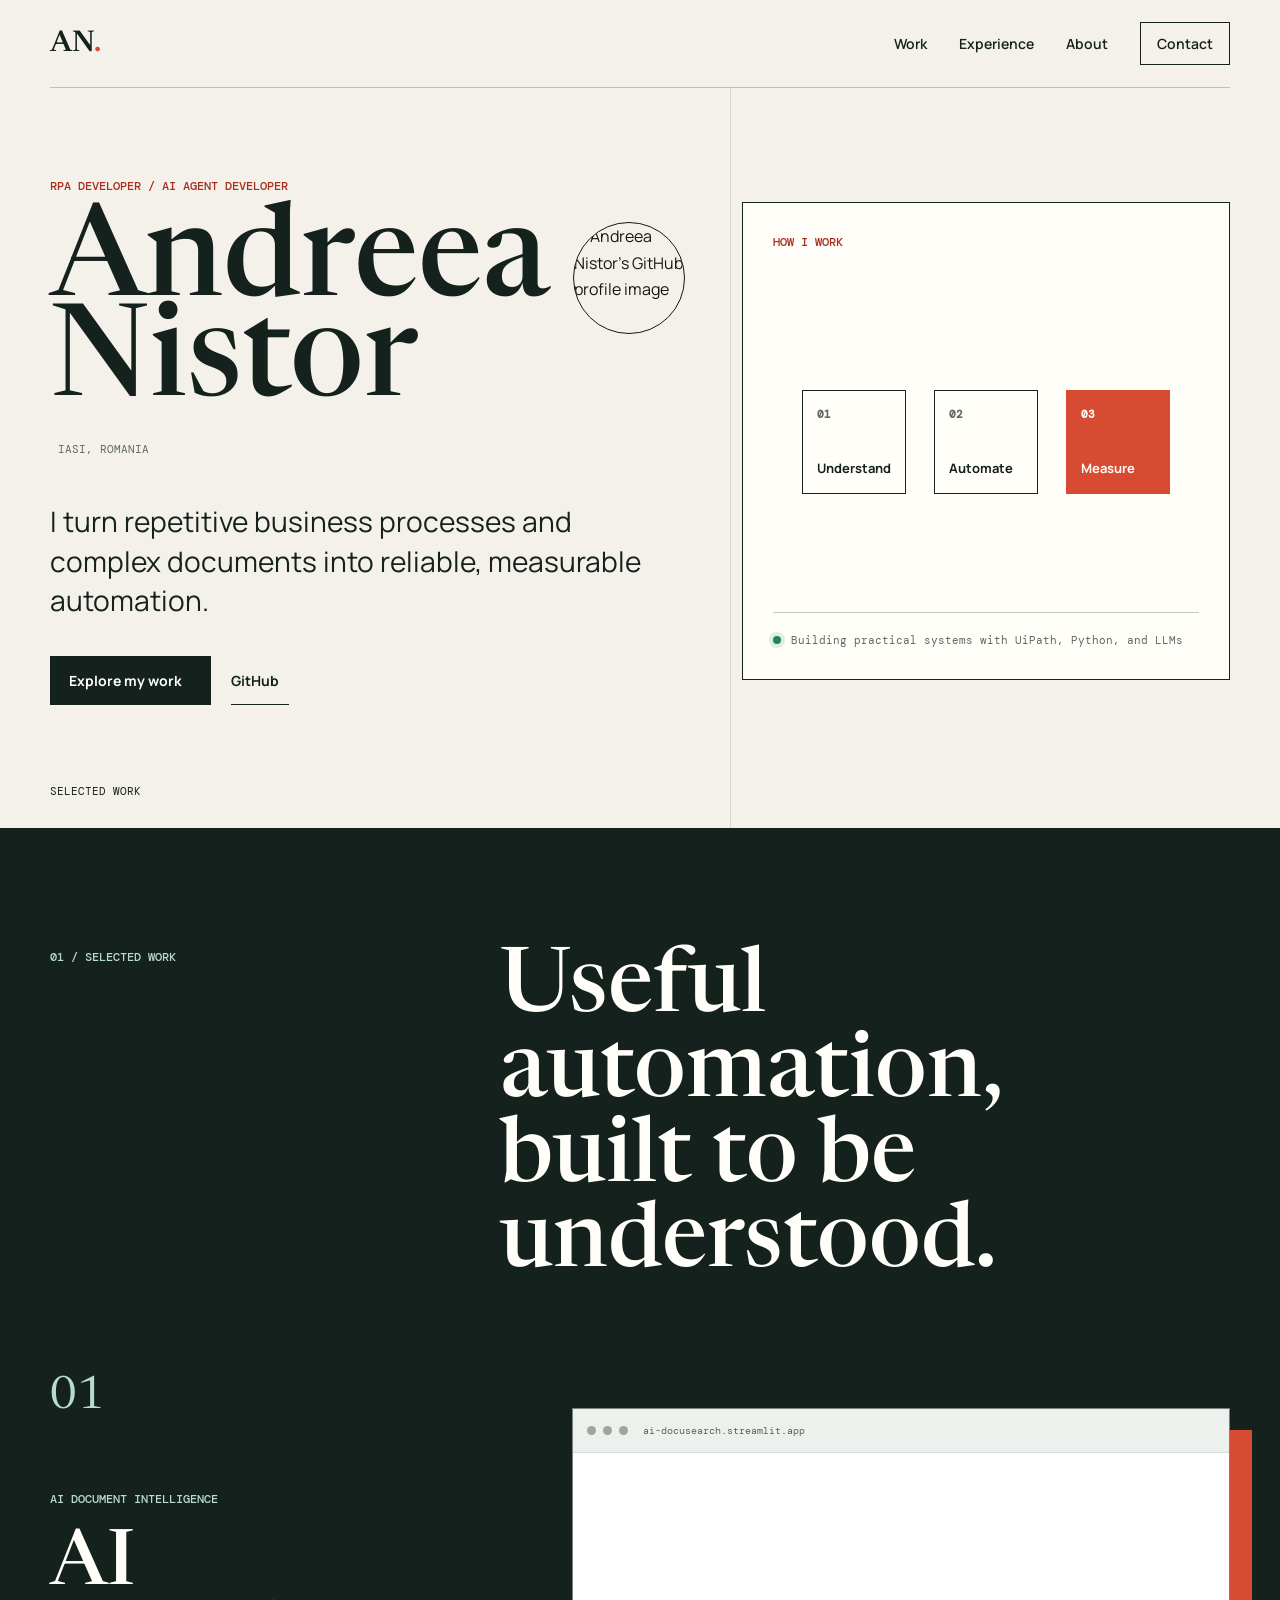
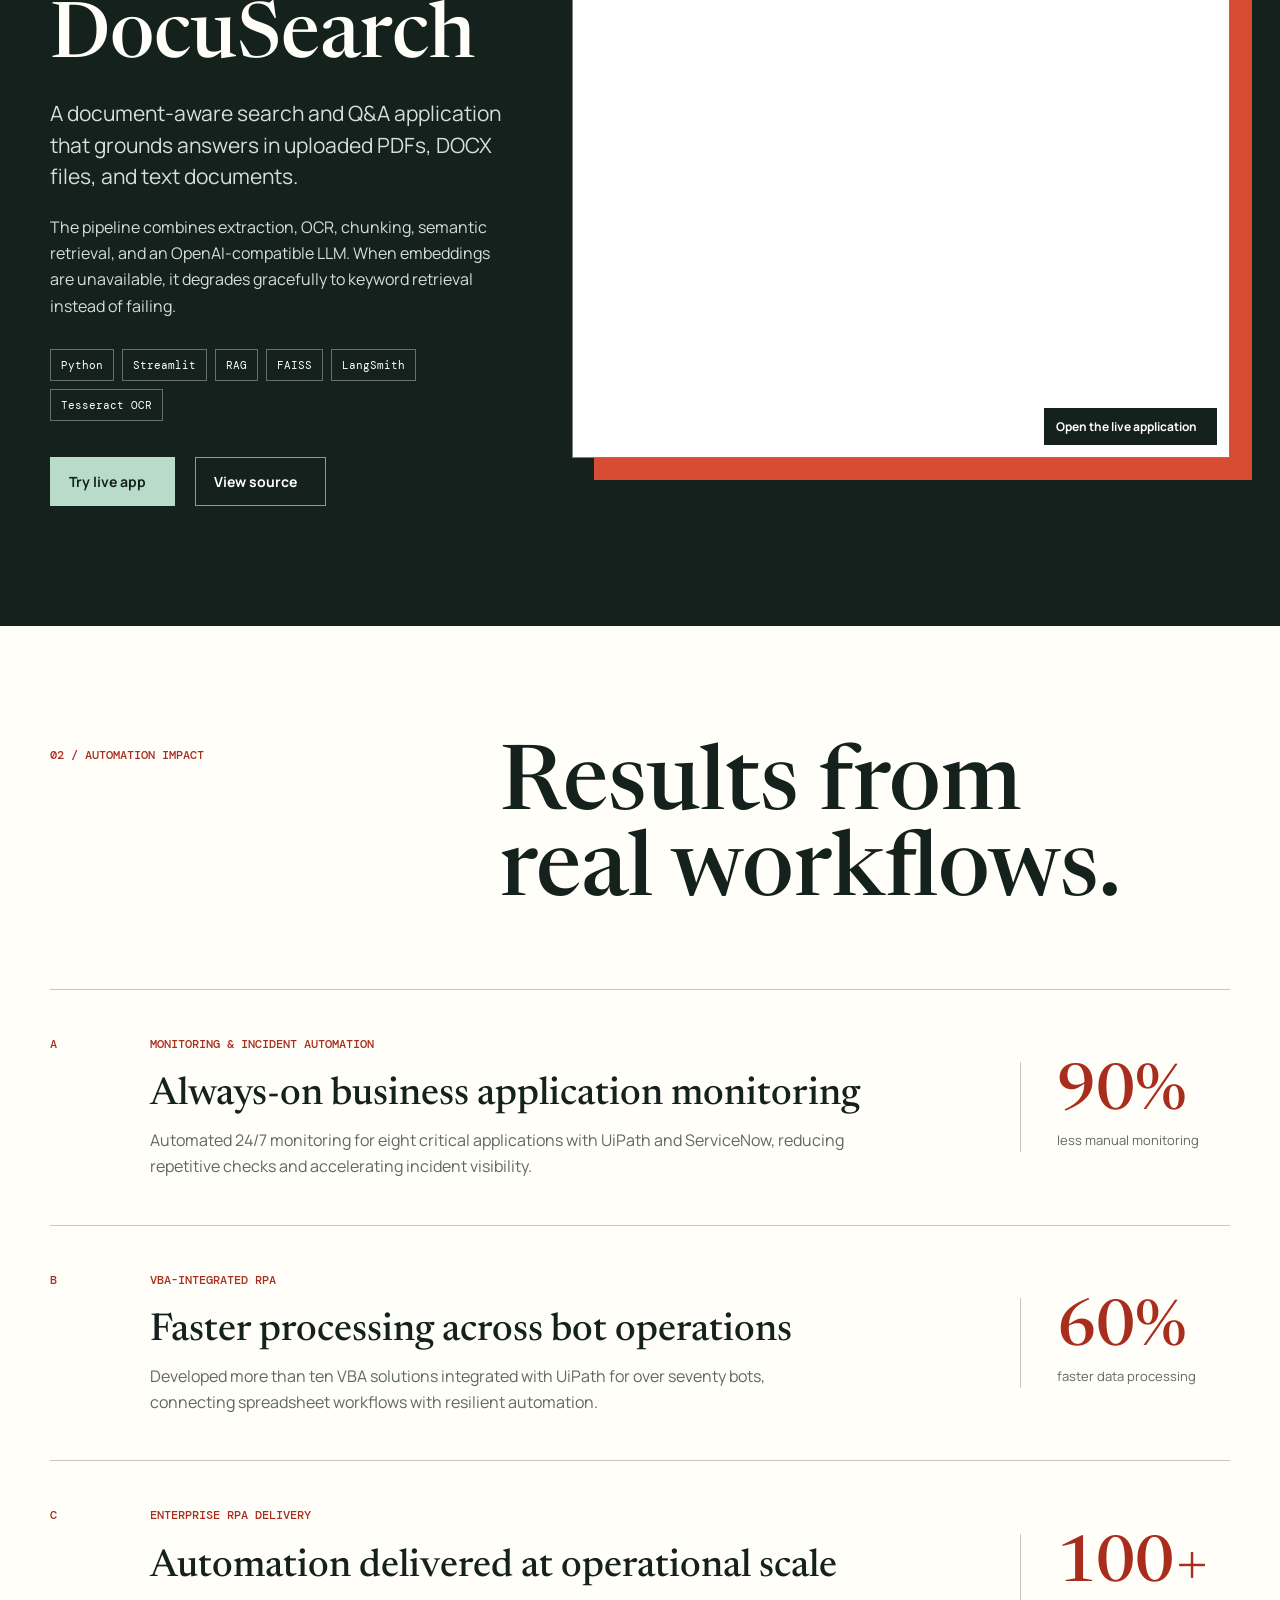
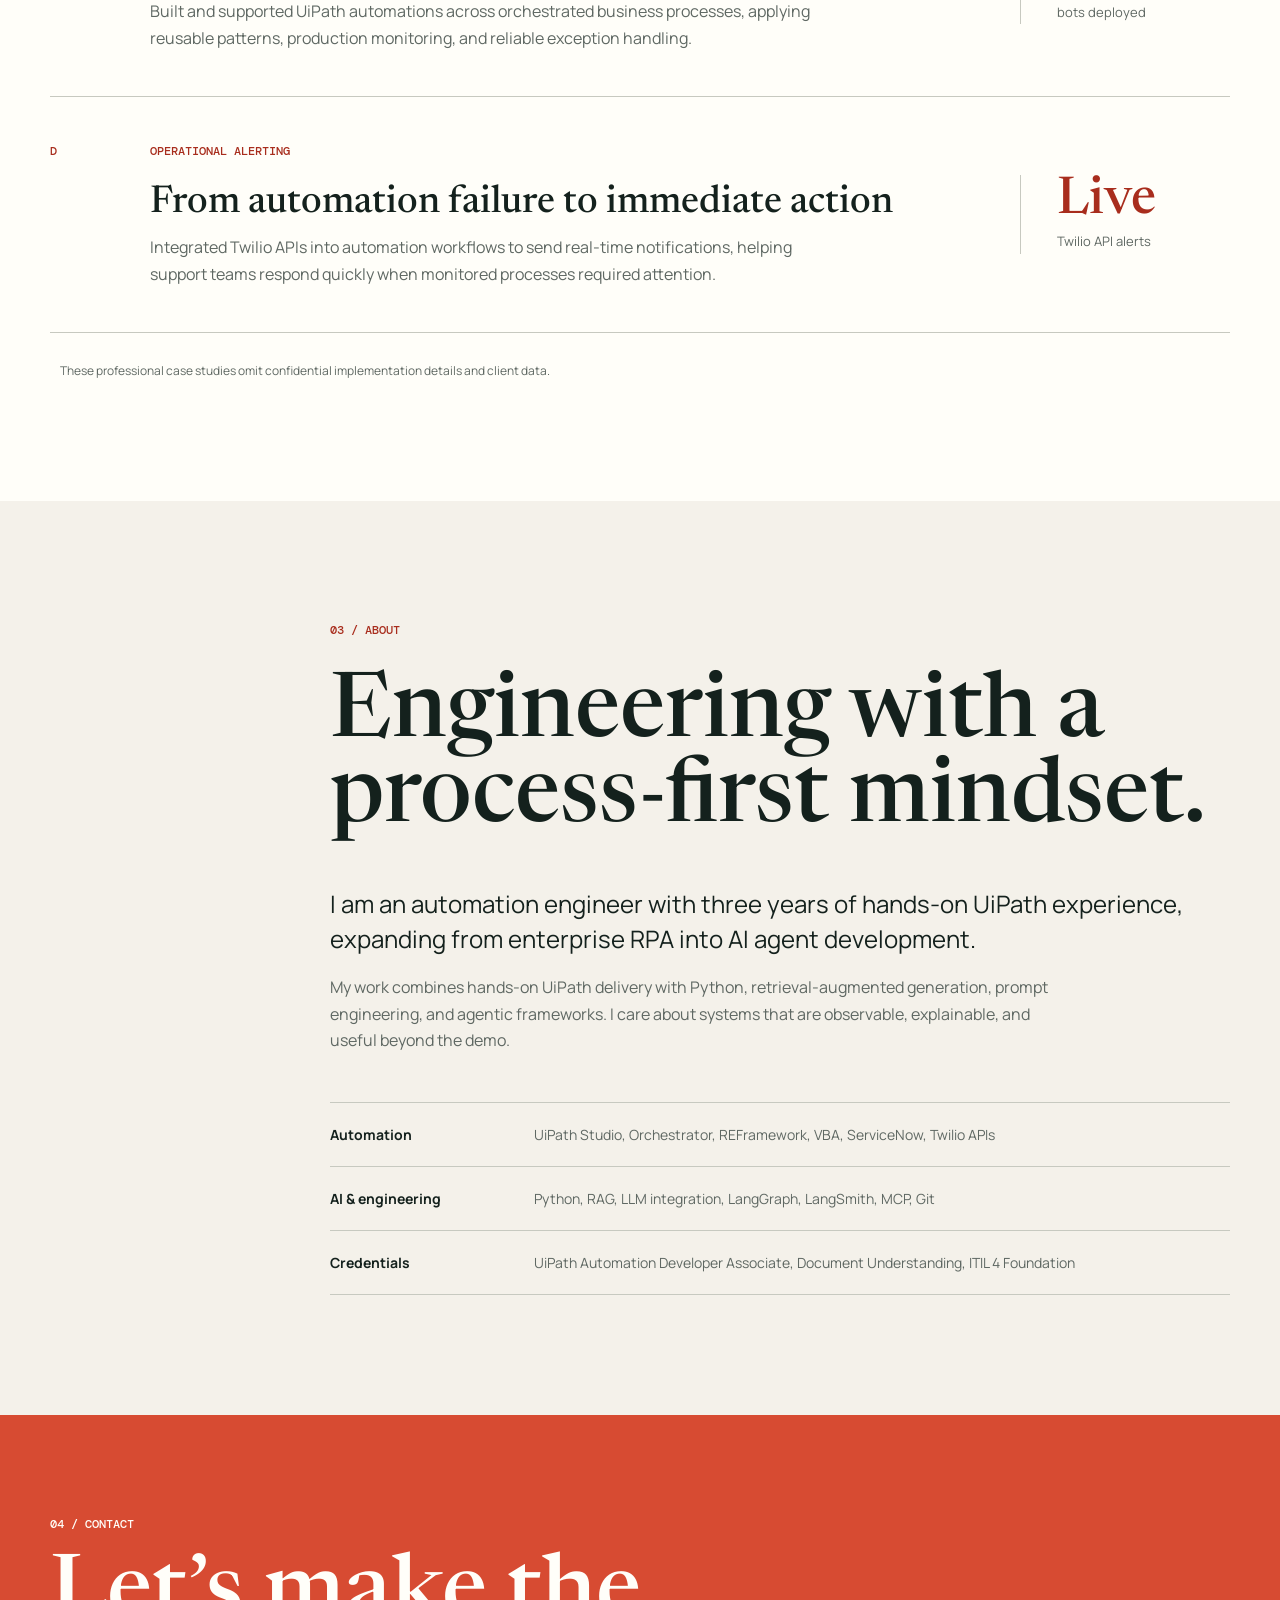
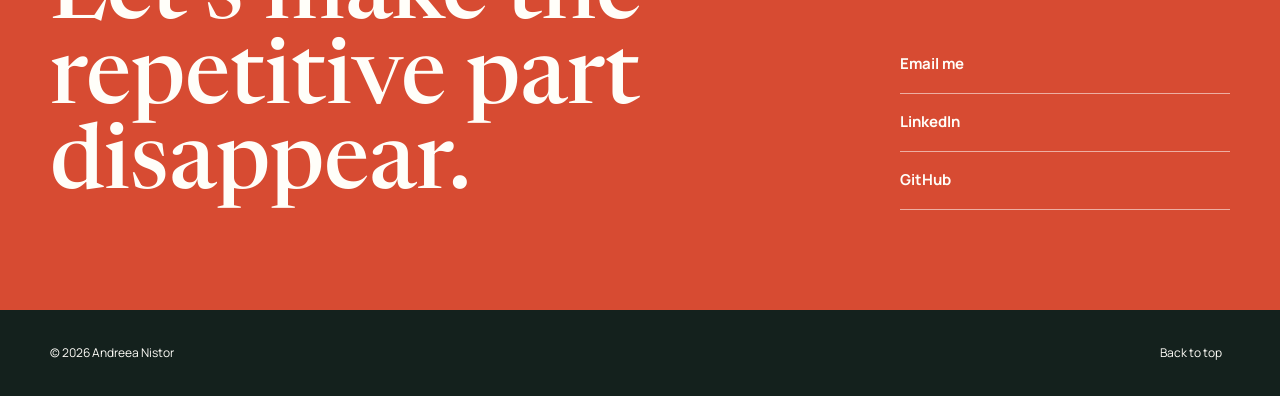
==== index.html @ 1ec22e72 "Create portfolio website" ====
<!doctype html>
<html lang="en">
<head>
  <meta charset="utf-8">
  <meta name="viewport" content="width=device-width, initial-scale=1">
  <meta name="description" content="Andreea Nistor builds reliable RPA workflows and practical AI agents for document automation.">
  <meta name="theme-color" content="#f4f1ea">
  <meta property="og:title" content="Andreea Nistor | RPA & AI Agent Developer">
  <meta property="og:description" content="Automation engineering, AI agents, and practical document intelligence.">
  <meta property="og:type" content="website">
  <meta property="og:url" content="https://andreea-nistor.github.io/">
  <title>Andreea Nistor | RPA & AI Agent Developer</title>
  <link rel="preconnect" href="https://fonts.googleapis.com">
  <link rel="preconnect" href="https://fonts.gstatic.com" crossorigin>
  <link href="https://fonts.googleapis.com/css2?family=DM+Mono:wght@400;500&family=Manrope:wght@400;500;600;700&family=Newsreader:opsz,wght@6..72,500;6..72,600&display=swap" rel="stylesheet">
  <link rel="stylesheet" href="styles.css">
  <script src="https://unpkg.com/lucide@0.468.0/dist/umd/lucide.min.js" defer></script>
  <script src="script.js" defer></script>
</head>
<body>
  <a class="skip-link" href="#main-content">Skip to content</a>

  <header class="site-header">
    <a class="wordmark" href="#top" aria-label="Andreea Nistor, home">AN<span>.</span></a>
    <button class="menu-button" type="button" aria-expanded="false" aria-controls="site-nav" aria-label="Open navigation">
      <i data-lucide="menu" aria-hidden="true"></i>
    </button>
    <nav id="site-nav" class="site-nav" aria-label="Primary navigation">
      <a href="#work">Work</a>
      <a href="#experience">Experience</a>
      <a href="#about">About</a>
      <a class="nav-contact" href="#contact">Contact</a>
    </nav>
  </header>

  <main id="main-content">
    <section id="top" class="hero" aria-labelledby="hero-title">
      <div class="hero-copy reveal">
        <p class="eyebrow">RPA developer / AI agent developer</p>
        <div class="hero-identity">
          <h1 id="hero-title">Andreea<br>Nistor</h1>
          <img class="hero-avatar" src="https://avatars.githubusercontent.com/u/240137034?v=4" alt="Andreea Nistor's GitHub profile image" width="112" height="112">
        </div>
        <p class="hero-location"><i data-lucide="map-pin" aria-hidden="true"></i> Iasi, Romania</p>
        <p class="hero-intro">I turn repetitive business processes and complex documents into reliable, measurable automation.</p>
        <div class="hero-actions">
          <a class="button button-primary" href="#work">Explore my work <i data-lucide="arrow-down-right" aria-hidden="true"></i></a>
          <a class="text-link" href="https://github.com/andreea-nistor" target="_blank" rel="noreferrer">GitHub <i data-lucide="arrow-up-right" aria-hidden="true"></i></a>
        </div>
      </div>

      <div class="hero-system reveal" aria-label="Automation workflow illustration">
        <div class="system-label">How I work</div>
        <div class="system-flow">
          <div class="flow-node"><span>01</span>Understand</div>
          <i data-lucide="arrow-right" aria-hidden="true"></i>
          <div class="flow-node"><span>02</span>Automate</div>
          <i data-lucide="arrow-right" aria-hidden="true"></i>
          <div class="flow-node accent"><span>03</span>Measure</div>
        </div>
        <div class="system-note">
          <span class="status-dot"></span>
          Building practical systems with UiPath, Python, and LLMs
        </div>
      </div>

      <a class="scroll-cue" href="#work" aria-label="Scroll to selected work">
        <span>Selected work</span>
        <i data-lucide="arrow-down" aria-hidden="true"></i>
      </a>
    </section>

    <section id="work" class="section selected-work" aria-labelledby="work-title">
      <div class="section-heading reveal">
        <p class="eyebrow">01 / Selected work</p>
        <h2 id="work-title">Useful automation,<br>built to be understood.</h2>
      </div>

      <article class="featured-project reveal">
        <div class="project-copy">
          <div class="project-number">01</div>
          <p class="project-kind">AI document intelligence</p>
          <h3>AI DocuSearch</h3>
          <p class="project-lede">A document-aware search and Q&amp;A application that grounds answers in uploaded PDFs, DOCX files, and text documents.</p>
          <p>The pipeline combines extraction, OCR, chunking, semantic retrieval, and an OpenAI-compatible LLM. When embeddings are unavailable, it degrades gracefully to keyword retrieval instead of failing.</p>
          <ul class="tag-list" aria-label="Technologies used">
            <li>Python</li>
            <li>Streamlit</li>
            <li>RAG</li>
            <li>FAISS</li>
            <li>LangSmith</li>
            <li>Tesseract OCR</li>
          </ul>
          <div class="project-actions">
            <a class="button button-primary" href="https://ai-docusearch.streamlit.app/" target="_blank" rel="noreferrer">Try live app <i data-lucide="arrow-up-right" aria-hidden="true"></i></a>
            <a class="button button-secondary" href="https://github.com/andreea-nistor/AI-DocuSearch" target="_blank" rel="noreferrer">View source <i data-lucide="github" aria-hidden="true"></i></a>
          </div>
        </div>

        <div class="app-preview" aria-label="Live preview of AI DocuSearch">
          <div class="preview-bar">
            <span></span><span></span><span></span>
            <p>ai-docusearch.streamlit.app</p>
          </div>
          <iframe src="https://ai-docusearch.streamlit.app/?embed=true" title="AI DocuSearch live application" loading="lazy"></iframe>
          <a class="preview-fallback" href="https://ai-docusearch.streamlit.app/" target="_blank" rel="noreferrer">Open the live application <i data-lucide="external-link" aria-hidden="true"></i></a>
        </div>
      </article>
    </section>

    <section id="experience" class="section experience" aria-labelledby="experience-title">
      <div class="section-heading reveal">
        <p class="eyebrow">02 / Automation impact</p>
        <h2 id="experience-title">Results from<br>real workflows.</h2>
      </div>

      <div class="case-study-list">
        <article class="case-study reveal">
          <p class="case-index">A</p>
          <div>
            <p class="project-kind">Monitoring &amp; incident automation</p>
            <h3>Always-on business application monitoring</h3>
            <p>Automated 24/7 monitoring for eight critical applications with UiPath and ServiceNow, reducing repetitive checks and accelerating incident visibility.</p>
          </div>
          <div class="metric"><strong>90%</strong><span>less manual monitoring</span></div>
        </article>

        <article class="case-study reveal">
          <p class="case-index">B</p>
          <div>
            <p class="project-kind">VBA-integrated RPA</p>
            <h3>Faster processing across bot operations</h3>
            <p>Developed more than ten VBA solutions integrated with UiPath for over seventy bots, connecting spreadsheet workflows with resilient automation.</p>
          </div>
          <div class="metric"><strong>60%</strong><span>faster data processing</span></div>
        </article>

        <article class="case-study reveal">
          <p class="case-index">C</p>
          <div>
            <p class="project-kind">Enterprise RPA delivery</p>
            <h3>Automation delivered at operational scale</h3>
            <p>Built and supported UiPath automations across orchestrated business processes, applying reusable patterns, production monitoring, and reliable exception handling.</p>
          </div>
          <div class="metric"><strong>100+</strong><span>bots deployed</span></div>
        </article>

        <article class="case-study reveal">
          <p class="case-index">D</p>
          <div>
            <p class="project-kind">Operational alerting</p>
            <h3>From automation failure to immediate action</h3>
            <p>Integrated Twilio APIs into automation workflows to send real-time notifications, helping support teams respond quickly when monitored processes required attention.</p>
          </div>
          <div class="metric metric-word"><strong>Live</strong><span>Twilio API alerts</span></div>
        </article>
      </div>

      <p class="confidentiality-note reveal"><i data-lucide="lock-keyhole" aria-hidden="true"></i> These professional case studies omit confidential implementation details and client data.</p>
    </section>

    <section id="about" class="section about" aria-labelledby="about-title">
      <div class="about-copy reveal">
        <p class="eyebrow">03 / About</p>
        <h2 id="about-title">Engineering with a process-first mindset.</h2>
        <p class="about-lede">I am an automation engineer with three years of hands-on UiPath experience, expanding from enterprise RPA into AI agent development.</p>
        <p>My work combines hands-on UiPath delivery with Python, retrieval-augmented generation, prompt engineering, and agentic frameworks. I care about systems that are observable, explainable, and useful beyond the demo.</p>

        <div class="capabilities">
          <div>
            <h3>Automation</h3>
            <p>UiPath Studio, Orchestrator, REFramework, VBA, ServiceNow, Twilio APIs</p>
          </div>
          <div>
            <h3>AI &amp; engineering</h3>
            <p>Python, RAG, LLM integration, LangGraph, LangSmith, MCP, Git</p>
          </div>
          <div>
            <h3>Credentials</h3>
            <p>UiPath Automation Developer Associate, Document Understanding, ITIL 4 Foundation</p>
          </div>
        </div>
      </div>
    </section>

    <section id="contact" class="contact" aria-labelledby="contact-title">
      <p class="eyebrow reveal">04 / Contact</p>
      <div class="contact-layout reveal">
        <h2 id="contact-title">Let’s make the repetitive part disappear.</h2>
        <div class="contact-links">
          <a href="mailto:lazar87andreea@gmail.com">Email me <i data-lucide="arrow-up-right" aria-hidden="true"></i></a>
          <a href="https://www.linkedin.com/in/andreea-nistor-a1b03a148/" target="_blank" rel="noreferrer">LinkedIn <i data-lucide="arrow-up-right" aria-hidden="true"></i></a>
          <a href="https://github.com/andreea-nistor" target="_blank" rel="noreferrer">GitHub <i data-lucide="arrow-up-right" aria-hidden="true"></i></a>
        </div>
      </div>
    </section>
  </main>

  <footer class="site-footer">
    <p>&copy; <span id="current-year">2026</span> Andreea Nistor</p>
    <a href="#top">Back to top <i data-lucide="arrow-up" aria-hidden="true"></i></a>
  </footer>
</body>
</html>
---- styles.css ----
:root {
  --paper: #f4f1ea;
  --paper-deep: #e8e3d9;
  --ink: #14211d;
  --muted: #5f6863;
  --line: #c7c9c0;
  --signal: #d74b32;
  --signal-dark: #a82d1d;
  --mint: #b8dbca;
  --white: #fffef9;
  --display: "Newsreader", Georgia, serif;
  --body: "Manrope", sans-serif;
  --mono: "DM Mono", monospace;
  --content: min(1180px, calc(100vw - 48px));
}

* {
  box-sizing: border-box;
}

html {
  scroll-behavior: smooth;
}

body {
  margin: 0;
  background: var(--paper);
  color: var(--ink);
  font-family: var(--body);
  font-size: 16px;
  line-height: 1.65;
}

body.menu-open {
  overflow: hidden;
}

a {
  color: inherit;
}

img {
  display: block;
  max-width: 100%;
}

.skip-link {
  position: fixed;
  top: 8px;
  left: 8px;
  z-index: 100;
  padding: 10px 14px;
  background: var(--ink);
  color: var(--white);
  transform: translateY(-150%);
}

.skip-link:focus {
  transform: translateY(0);
}

.site-header {
  position: absolute;
  top: 0;
  left: 50%;
  z-index: 20;
  width: var(--content);
  height: 88px;
  display: flex;
  align-items: center;
  justify-content: space-between;
  border-bottom: 1px solid rgba(20, 33, 29, 0.24);
  transform: translateX(-50%);
}

.wordmark {
  font-family: var(--display);
  font-size: 30px;
  font-weight: 600;
  line-height: 1;
  text-decoration: none;
}

.wordmark span {
  color: var(--signal);
}

.site-nav {
  display: flex;
  align-items: center;
  gap: 32px;
}

.site-nav a {
  font-size: 14px;
  font-weight: 600;
  text-decoration: none;
}

.site-nav a:not(.nav-contact):hover {
  color: var(--signal-dark);
}

.nav-contact {
  padding: 9px 16px;
  border: 1px solid var(--ink);
}

.nav-contact:hover {
  background: var(--ink);
  color: var(--white);
}

.menu-button {
  display: none;
  width: 44px;
  height: 44px;
  align-items: center;
  justify-content: center;
  border: 1px solid var(--ink);
  background: transparent;
  color: var(--ink);
}

.menu-button svg,
.button svg,
.text-link svg,
.contact-links svg,
.site-footer svg {
  width: 17px;
  height: 17px;
  flex: 0 0 auto;
}

.hero {
  position: relative;
  min-height: 92svh;
  padding: 154px max(24px, calc((100vw - 1180px) / 2)) 100px;
  display: grid;
  grid-template-columns: minmax(0, 1.12fr) minmax(360px, 0.88fr);
  align-items: center;
  gap: 72px;
  overflow: hidden;
}

.hero::after {
  content: "";
  position: absolute;
  top: 88px;
  bottom: 0;
  left: calc(50% + 90px);
  width: 1px;
  background: rgba(20, 33, 29, 0.12);
}

.eyebrow,
.project-kind,
.case-index,
.system-label {
  margin: 0 0 20px;
  color: var(--signal-dark);
  font-family: var(--mono);
  font-size: 12px;
  font-weight: 500;
  letter-spacing: 0;
  text-transform: uppercase;
}

.hero h1 {
  max-width: 760px;
  margin: 0;
  font-family: var(--display);
  font-size: clamp(76px, 10vw, 148px);
  font-weight: 500;
  line-height: 0.78;
}

.hero-identity {
  display: flex;
  align-items: flex-start;
  gap: 24px;
}

.hero-avatar {
  width: 112px;
  height: 112px;
  flex: 0 0 auto;
  margin-top: 6px;
  border: 1px solid var(--ink);
  border-radius: 50%;
  object-fit: cover;
  filter: grayscale(1) contrast(1.08);
}

.hero-location {
  display: flex;
  align-items: center;
  gap: 8px;
  margin: 24px 0 0;
  color: var(--muted);
  font-family: var(--mono);
  font-size: 11px;
  text-transform: uppercase;
}

.hero-location svg {
  width: 15px;
}

.hero-intro {
  max-width: 620px;
  margin: 44px 0 0;
  font-size: clamp(20px, 2.2vw, 29px);
  line-height: 1.4;
}

.hero-actions,
.project-actions {
  display: flex;
  align-items: center;
  flex-wrap: wrap;
  gap: 20px;
  margin-top: 36px;
}

.button,
.text-link {
  min-height: 48px;
  display: inline-flex;
  align-items: center;
  justify-content: center;
  gap: 10px;
  font-size: 14px;
  font-weight: 700;
  text-decoration: none;
}

.button {
  padding: 12px 18px;
  border: 1px solid var(--ink);
}

.button-primary {
  background: var(--ink);
  color: var(--white);
}

.button-primary:hover {
  background: var(--signal-dark);
  border-color: var(--signal-dark);
}

.button-secondary:hover {
  background: var(--white);
}

.text-link {
  border-bottom: 1px solid var(--ink);
}

.hero-system {
  position: relative;
  z-index: 1;
  padding: 30px;
  border: 1px solid var(--ink);
  background: var(--white);
}

.system-flow {
  min-height: 340px;
  display: flex;
  align-items: center;
  justify-content: center;
  gap: 14px;
}

.system-flow > svg {
  width: 22px;
  color: var(--muted);
}

.flow-node {
  width: 104px;
  aspect-ratio: 1;
  display: flex;
  flex-direction: column;
  justify-content: space-between;
  padding: 14px;
  border: 1px solid var(--ink);
  font-size: 13px;
  font-weight: 700;
}

.flow-node span {
  color: var(--muted);
  font-family: var(--mono);
  font-size: 11px;
}

.flow-node.accent {
  background: var(--signal);
  color: var(--white);
  border-color: var(--signal);
}

.flow-node.accent span {
  color: var(--white);
}

.system-note {
  display: flex;
  align-items: center;
  gap: 10px;
  padding-top: 18px;
  border-top: 1px solid var(--line);
  color: var(--muted);
  font-family: var(--mono);
  font-size: 11px;
}

.status-dot {
  width: 8px;
  height: 8px;
  border-radius: 50%;
  background: #21875b;
  box-shadow: 0 0 0 4px rgba(33, 135, 91, 0.14);
}

.scroll-cue {
  position: absolute;
  bottom: 28px;
  left: max(24px, calc((100vw - 1180px) / 2));
  display: flex;
  align-items: center;
  gap: 14px;
  font-family: var(--mono);
  font-size: 11px;
  text-decoration: none;
  text-transform: uppercase;
}

.scroll-cue svg {
  width: 16px;
}

.section {
  padding: 120px max(24px, calc((100vw - 1180px) / 2));
}

.section-heading {
  display: grid;
  grid-template-columns: 0.72fr 1.28fr;
  gap: 40px;
  margin-bottom: 72px;
}

.section-heading h2,
.about h2,
.contact h2 {
  margin: 0;
  font-family: var(--display);
  font-size: clamp(52px, 7vw, 92px);
  font-weight: 500;
  line-height: 0.95;
}

.selected-work {
  background: var(--ink);
  color: var(--white);
}

.selected-work .eyebrow,
.selected-work .project-kind {
  color: var(--mint);
}

.featured-project {
  display: grid;
  grid-template-columns: 0.82fr 1.18fr;
  gap: 64px;
  align-items: center;
}

.project-number {
  margin-bottom: 54px;
  font-family: var(--display);
  font-size: 46px;
  color: var(--mint);
}

.project-copy h3 {
  margin: 0 0 22px;
  font-family: var(--display);
  font-size: clamp(48px, 6vw, 82px);
  font-weight: 500;
  line-height: 0.95;
}

.project-lede {
  font-size: 21px;
  line-height: 1.5;
}

.project-copy > p:not(.project-kind) {
  max-width: 620px;
  color: #d6ded9;
}

.tag-list {
  display: flex;
  flex-wrap: wrap;
  gap: 8px;
  margin: 30px 0 0;
  padding: 0;
  list-style: none;
}

.tag-list li {
  padding: 6px 10px;
  border: 1px solid #66716c;
  font-family: var(--mono);
  font-size: 11px;
}

.selected-work .button-primary {
  background: var(--mint);
  color: var(--ink);
  border-color: var(--mint);
}

.selected-work .button-primary:hover {
  background: var(--white);
  border-color: var(--white);
}

.selected-work .button-secondary {
  border-color: #8e9993;
  color: var(--white);
}

.app-preview {
  position: relative;
  min-width: 0;
  height: 650px;
  border: 1px solid #78837d;
  background: var(--white);
  box-shadow: 22px 22px 0 var(--signal);
  overflow: hidden;
}

.preview-bar {
  height: 44px;
  display: flex;
  align-items: center;
  gap: 7px;
  padding: 0 14px;
  border-bottom: 1px solid #d7dbd9;
  background: #eef0ed;
}

.preview-bar span {
  width: 9px;
  height: 9px;
  border-radius: 50%;
  background: #9da5a1;
}

.preview-bar p {
  margin: 0 0 0 8px;
  color: #59615d;
  font-family: var(--mono);
  font-size: 10px;
}

.app-preview iframe {
  width: 100%;
  height: calc(100% - 44px);
  border: 0;
  background: white;
}

.preview-fallback {
  position: absolute;
  right: 12px;
  bottom: 12px;
  display: inline-flex;
  align-items: center;
  gap: 8px;
  padding: 9px 12px;
  background: var(--ink);
  color: var(--white);
  font-size: 12px;
  font-weight: 700;
  text-decoration: none;
}

.preview-fallback svg {
  width: 15px;
}

.experience {
  background: var(--white);
}

.case-study {
  display: grid;
  grid-template-columns: 60px 1fr 210px;
  gap: 40px;
  align-items: center;
  padding: 45px 0;
  border-top: 1px solid var(--line);
}

.case-study:last-child {
  border-bottom: 1px solid var(--line);
}

.case-index {
  align-self: start;
  color: var(--signal-dark);
}

.case-study h3 {
  margin: 0 0 10px;
  font-family: var(--display);
  font-size: clamp(28px, 3vw, 42px);
  font-weight: 500;
  line-height: 1.1;
}

.case-study p:not(.case-index, .project-kind) {
  max-width: 700px;
  margin: 0;
  color: var(--muted);
}

.metric {
  padding-left: 36px;
  border-left: 1px solid var(--line);
}

.metric strong {
  display: block;
  font-family: var(--display);
  font-size: 64px;
  font-weight: 500;
  line-height: 1;
  color: var(--signal-dark);
}

.metric-word strong {
  font-size: 52px;
}

.metric span {
  color: var(--muted);
  font-size: 13px;
}

.confidentiality-note {
  display: flex;
  align-items: center;
  gap: 10px;
  margin: 28px 0 0;
  color: var(--muted);
  font-size: 12px;
}

.confidentiality-note svg {
  width: 15px;
}

.about {
  display: block;
}

.about-copy {
  max-width: 900px;
  margin-left: auto;
}

.about-copy .eyebrow {
  margin-bottom: 32px;
}

.about-lede {
  margin: 44px 0 18px;
  font-size: 24px;
  line-height: 1.45;
}

.about-copy > p:not(.eyebrow, .about-lede) {
  max-width: 740px;
  color: var(--muted);
}

.capabilities {
  margin-top: 48px;
  border-top: 1px solid var(--line);
}

.capabilities > div {
  display: grid;
  grid-template-columns: 180px 1fr;
  gap: 24px;
  padding: 20px 0;
  border-bottom: 1px solid var(--line);
}

.capabilities h3,
.capabilities p {
  margin: 0;
}

.capabilities h3 {
  font-size: 14px;
}

.capabilities p {
  color: var(--muted);
  font-size: 14px;
}

.contact {
  padding: 100px max(24px, calc((100vw - 1180px) / 2));
  background: var(--signal);
  color: var(--white);
}

.contact .eyebrow {
  color: var(--white);
}

.contact-layout {
  display: grid;
  grid-template-columns: 1.4fr 0.6fr;
  gap: 80px;
  align-items: end;
}

.contact h2 {
  max-width: 850px;
}

.contact-links {
  display: flex;
  flex-direction: column;
}

.contact-links a {
  min-height: 58px;
  display: flex;
  align-items: center;
  justify-content: space-between;
  gap: 20px;
  border-bottom: 1px solid rgba(255, 255, 255, 0.55);
  font-size: 15px;
  font-weight: 700;
  text-decoration: none;
}

.contact-links a:hover {
  background: rgba(255, 255, 255, 0.1);
}

.site-footer {
  min-height: 86px;
  padding: 0 max(24px, calc((100vw - 1180px) / 2));
  display: flex;
  align-items: center;
  justify-content: space-between;
  background: var(--ink);
  color: var(--white);
  font-size: 12px;
}

.site-footer a {
  display: inline-flex;
  align-items: center;
  gap: 8px;
  text-decoration: none;
}

.reveal {
  opacity: 0;
  transform: translateY(24px);
  transition: opacity 650ms ease, transform 650ms ease;
}

.reveal.is-visible {
  opacity: 1;
  transform: translateY(0);
}

@media (max-width: 960px) {
  .hero {
    grid-template-columns: 1fr;
    padding-top: 140px;
    gap: 56px;
  }

  .hero::after {
    display: none;
  }

  .hero-system {
    max-width: 650px;
  }

  .section-heading,
  .featured-project,
  .about,
  .contact-layout {
    grid-template-columns: 1fr;
  }

  .featured-project,
  .about {
    gap: 64px;
  }

  .app-preview {
    height: 600px;
  }

  .contact-layout {
    gap: 50px;
  }
}

@media (max-width: 720px) {
  :root {
    --content: calc(100vw - 32px);
  }

  .site-header {
    height: 72px;
  }

  .menu-button {
    display: inline-flex;
  }

  .site-nav {
    position: fixed;
    top: 72px;
    left: -16px;
    width: calc(100% + 32px);
    height: calc(100svh - 72px);
    padding: 40px 24px;
    display: none;
    flex-direction: column;
    align-items: stretch;
    gap: 0;
    background: var(--paper);
  }

  .site-nav.is-open {
    display: flex;
  }

  .site-nav a {
    padding: 18px 0;
    border-bottom: 1px solid var(--line);
    font-family: var(--display);
    font-size: 32px;
  }

  .nav-contact {
    border: 0;
  }

  .hero {
    min-height: auto;
    padding: 120px 16px 88px;
  }

  .hero h1 {
    font-size: clamp(58px, 17vw, 72px);
  }

  .hero-identity {
    gap: 12px;
  }

  .hero-avatar {
    width: 68px;
    height: 68px;
    margin-top: 2px;
  }

  .hero-intro {
    margin-top: 34px;
  }

  .hero-system {
    padding: 20px;
  }

  .system-flow {
    min-height: 230px;
    gap: 7px;
  }

  .flow-node {
    width: min(25vw, 94px);
    padding: 10px;
    font-size: 11px;
  }

  .system-flow > svg {
    width: 14px;
  }

  .scroll-cue {
    display: none;
  }

  .section {
    padding: 84px 16px;
  }

  .section-heading {
    gap: 14px;
    margin-bottom: 48px;
  }

  .section-heading h2,
  .about h2,
  .contact h2 {
    font-size: clamp(48px, 15vw, 68px);
  }

  .project-number {
    margin-bottom: 30px;
  }

  .app-preview {
    height: 530px;
    box-shadow: 10px 10px 0 var(--signal);
  }

  .preview-bar p {
    max-width: 210px;
    overflow: hidden;
    text-overflow: ellipsis;
    white-space: nowrap;
  }

  .case-study {
    grid-template-columns: 34px 1fr;
    gap: 14px;
  }

  .metric {
    grid-column: 2;
    padding: 20px 0 0;
    border-top: 1px solid var(--line);
    border-left: 0;
  }

  .capabilities > div {
    grid-template-columns: 1fr;
    gap: 6px;
  }

  .contact {
    padding: 80px 16px;
  }

  .site-footer {
    padding: 0 16px;
  }
}

@media (prefers-reduced-motion: reduce) {
  html {
    scroll-behavior: auto;
  }

  .reveal {
    opacity: 1;
    transform: none;
    transition: none;
  }
}
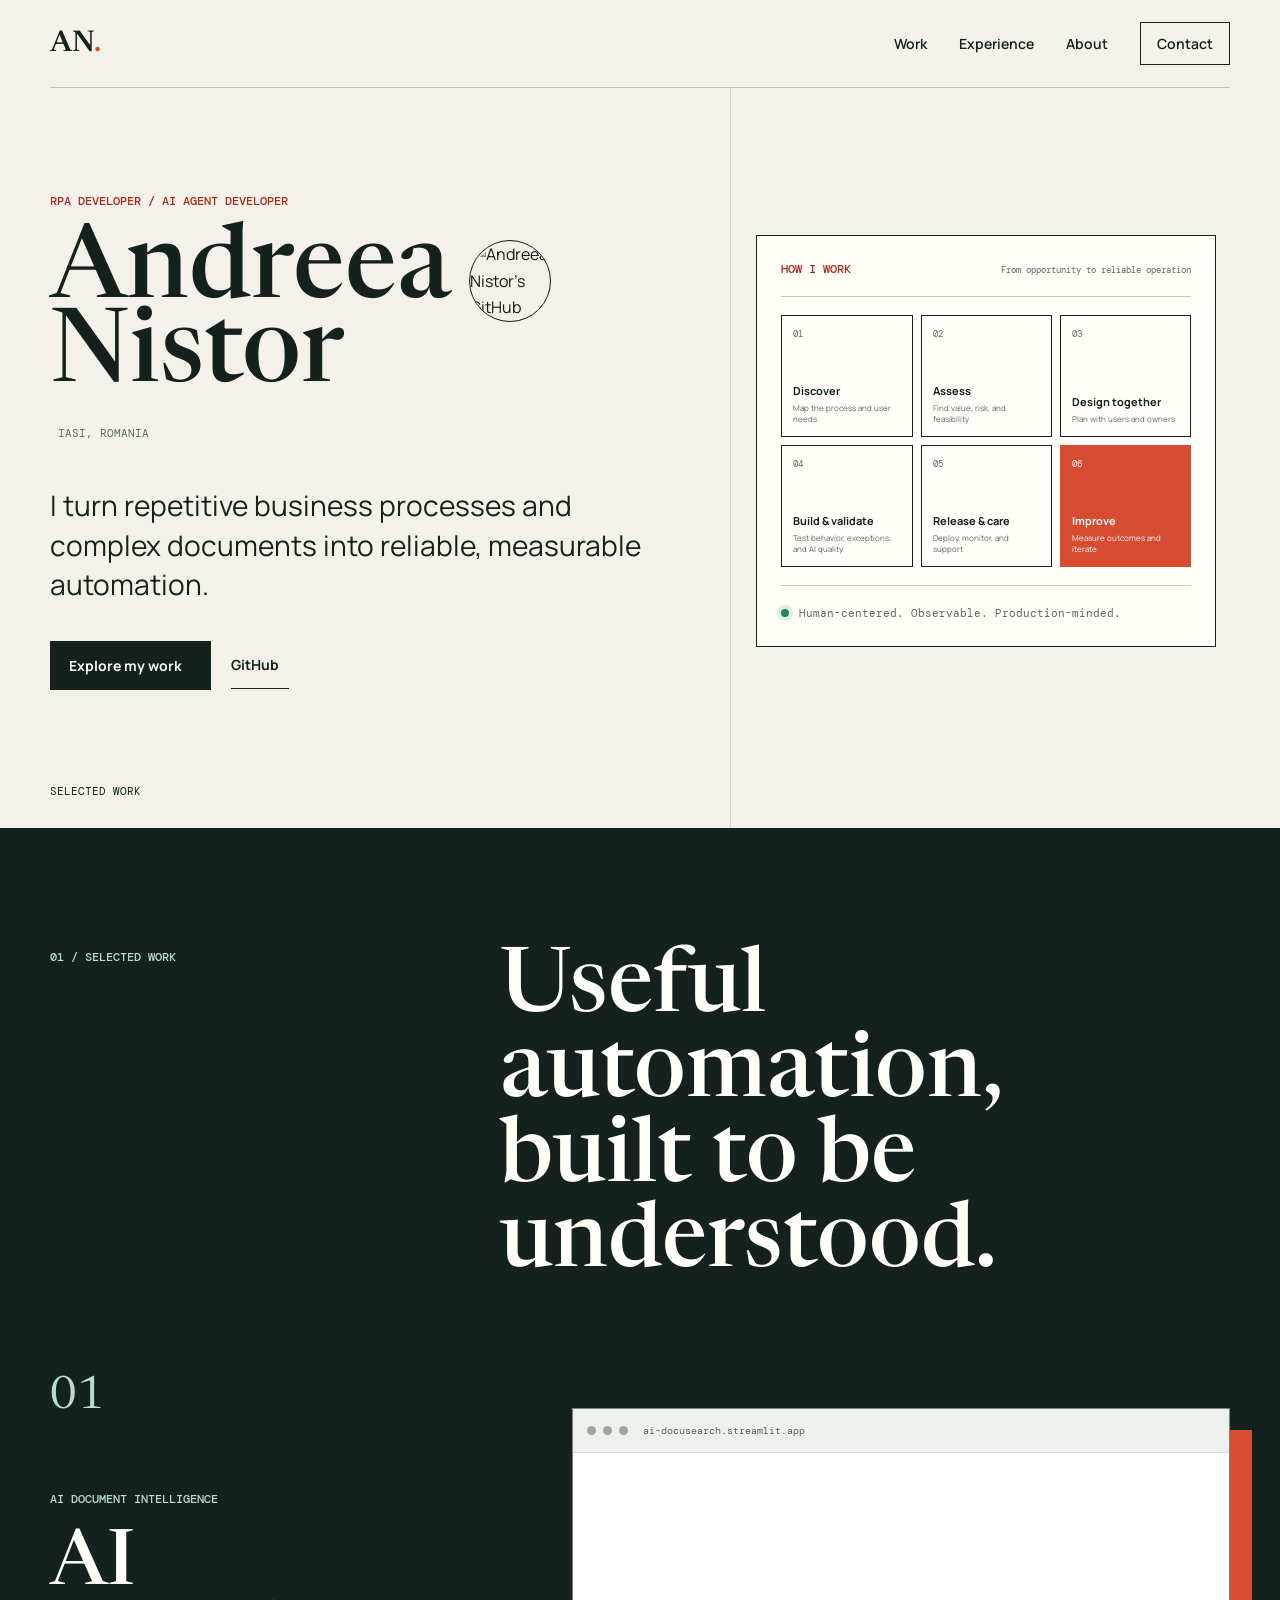
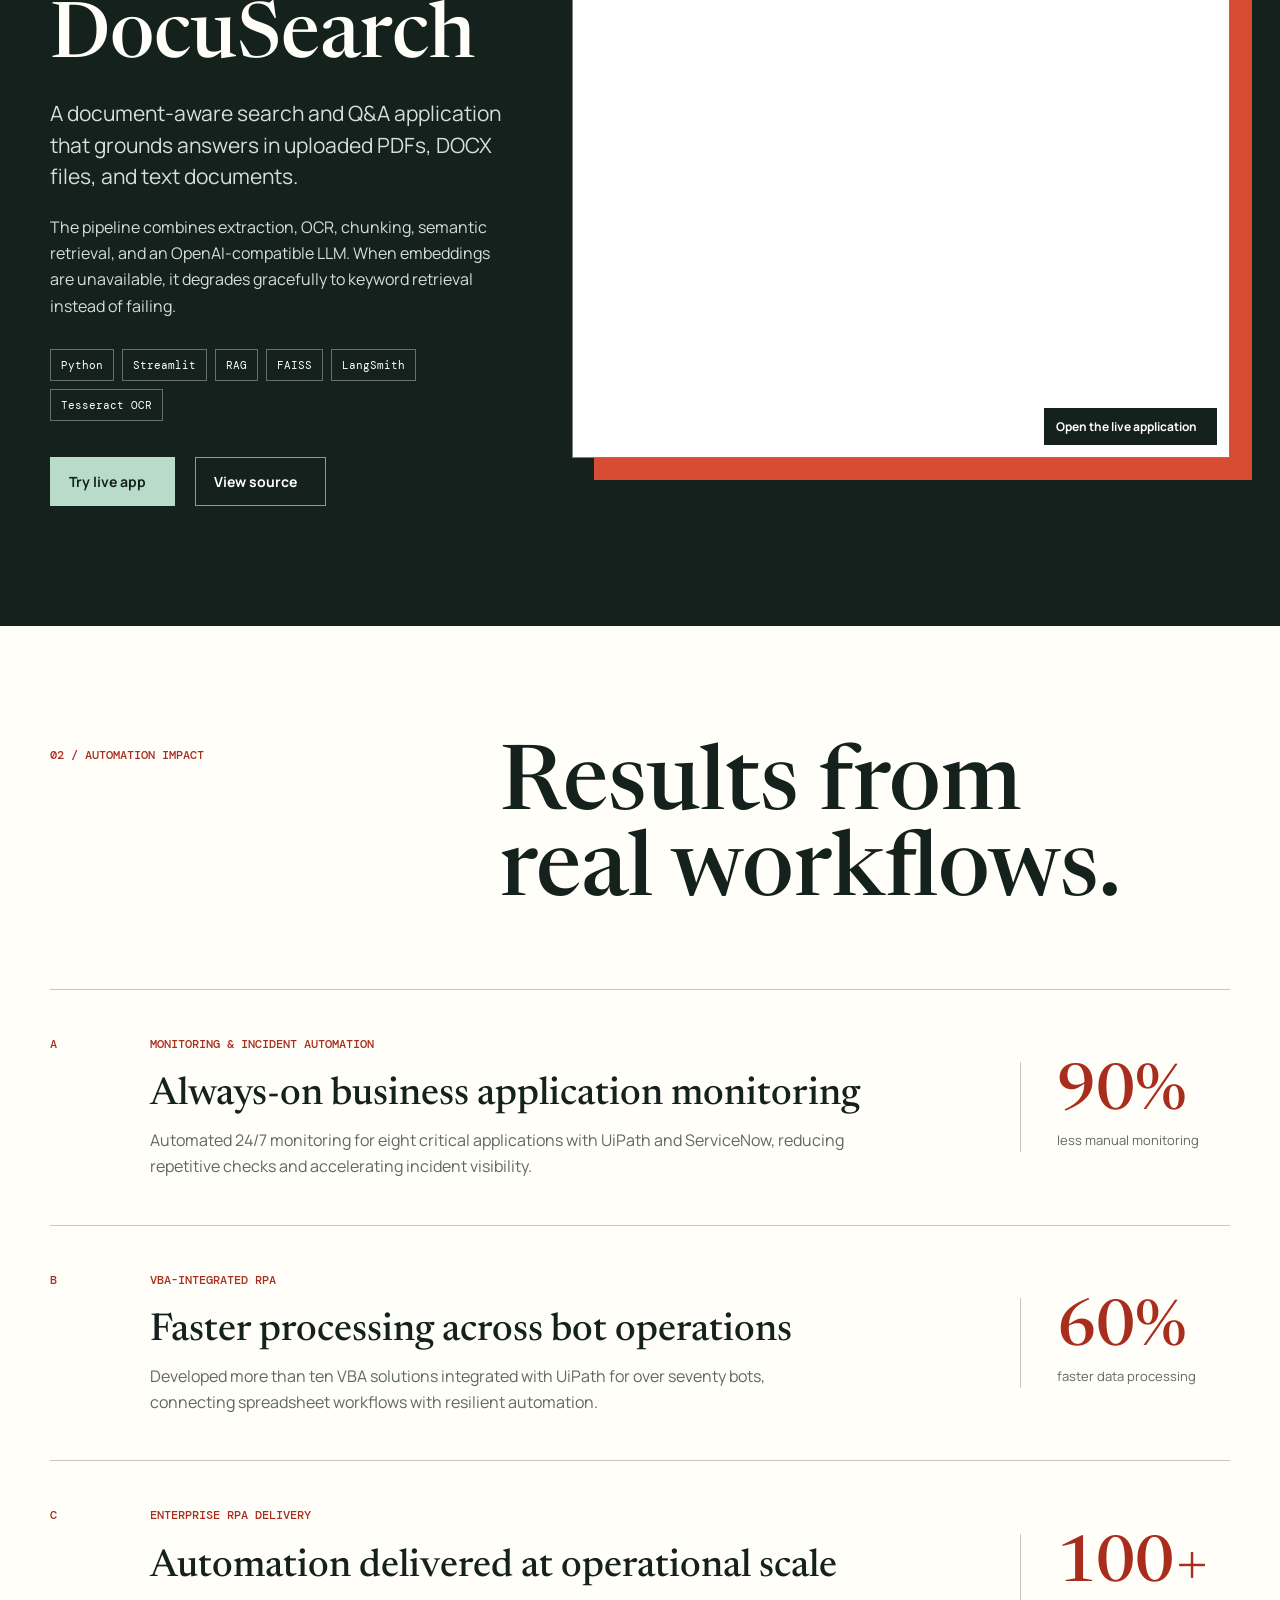
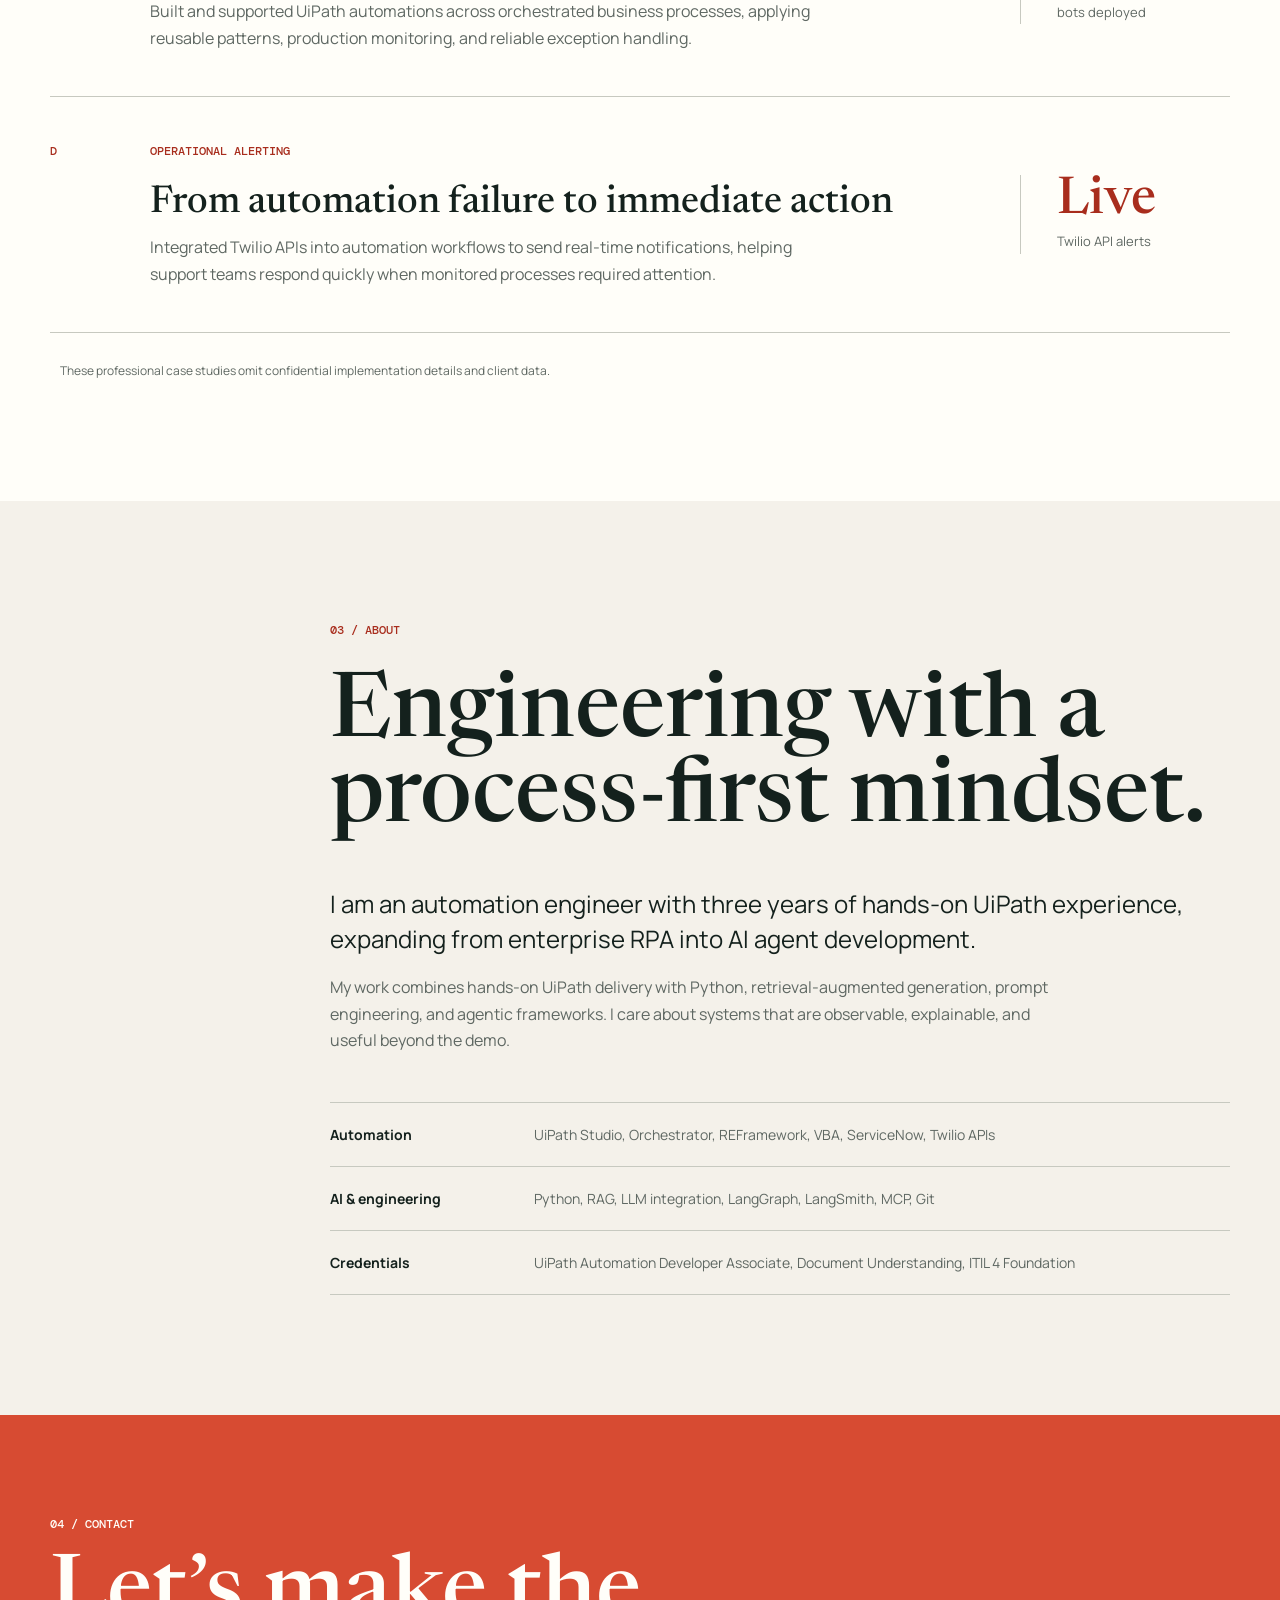
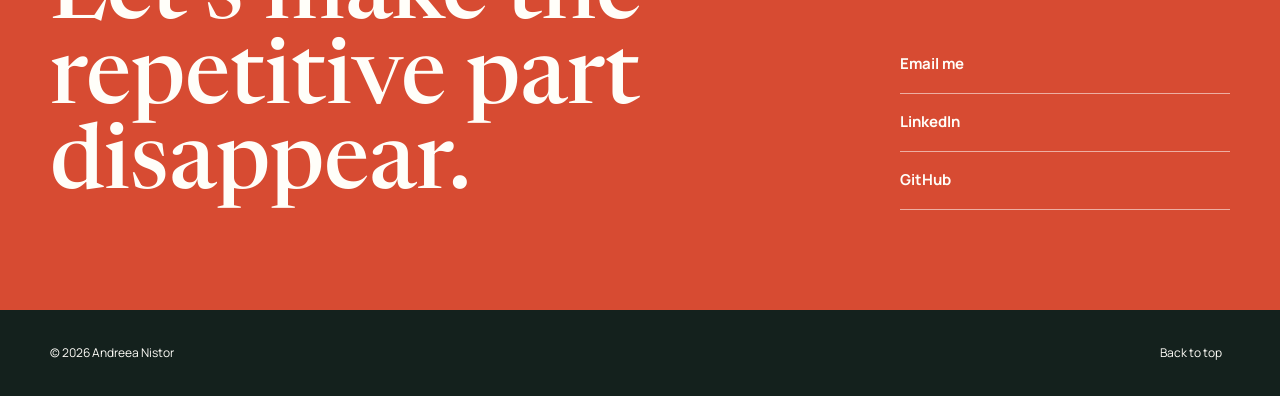
==== commit 45dedc6f: "Refine automation delivery workflow" ====
--- a/index.html
+++ b/index.html
@@ -35,7 +35,7 @@
 
   <main id="main-content">
     <section id="top" class="hero" aria-labelledby="hero-title">
-      <div class="hero-copy reveal">
+      <div class="hero-copy">
         <p class="eyebrow">RPA developer / AI agent developer</p>
         <div class="hero-identity">
           <h1 id="hero-title">Andreea<br>Nistor</h1>
@@ -49,18 +49,22 @@
         </div>
       </div>
 
-      <div class="hero-system reveal" aria-label="Automation workflow illustration">
-        <div class="system-label">How I work</div>
+      <div class="hero-system" aria-label="Automation workflow illustration">
+        <div class="system-heading">
+          <div class="system-label">How I work</div>
+          <p>From opportunity to reliable operation</p>
+        </div>
         <div class="system-flow">
-          <div class="flow-node"><span>01</span>Understand</div>
-          <i data-lucide="arrow-right" aria-hidden="true"></i>
-          <div class="flow-node"><span>02</span>Automate</div>
-          <i data-lucide="arrow-right" aria-hidden="true"></i>
-          <div class="flow-node accent"><span>03</span>Measure</div>
+          <div class="flow-node"><span>01</span><strong>Discover</strong><small>Map the process and user needs</small></div>
+          <div class="flow-node"><span>02</span><strong>Assess</strong><small>Find value, risk, and feasibility</small></div>
+          <div class="flow-node"><span>03</span><strong>Design together</strong><small>Plan with users and owners</small></div>
+          <div class="flow-node"><span>04</span><strong>Build &amp; validate</strong><small>Test behavior, exceptions, and AI quality</small></div>
+          <div class="flow-node"><span>05</span><strong>Release &amp; care</strong><small>Deploy, monitor, and support</small></div>
+          <div class="flow-node accent"><span>06</span><strong>Improve</strong><small>Measure outcomes and iterate</small></div>
         </div>
         <div class="system-note">
           <span class="status-dot"></span>
-          Building practical systems with UiPath, Python, and LLMs
+          Human-centered. Observable. Production-minded.
         </div>
       </div>
 
--- a/styles.css
+++ b/styles.css
@@ -167,25 +167,27 @@
 }
 
 .hero h1 {
-  max-width: 760px;
+  min-width: 0;
+  max-width: 100%;
   margin: 0;
   font-family: var(--display);
-  font-size: clamp(76px, 10vw, 148px);
+  font-size: clamp(76px, 8vw, 122px);
   font-weight: 500;
-  line-height: 0.78;
+  line-height: 0.82;
 }
 
 .hero-identity {
   display: flex;
   align-items: flex-start;
-  gap: 24px;
+  gap: 18px;
+  min-width: 0;
 }
 
 .hero-avatar {
-  width: 112px;
-  height: 112px;
+  width: 82px;
+  height: 82px;
   flex: 0 0 auto;
-  margin-top: 6px;
+  margin-top: 8px;
   border: 1px solid var(--ink);
   border-radius: 50%;
   object-fit: cover;
@@ -261,40 +263,69 @@
 .hero-system {
   position: relative;
   z-index: 1;
-  padding: 30px;
+  width: min(100%, 460px);
+  justify-self: center;
+  padding: 24px;
   border: 1px solid var(--ink);
   background: var(--white);
 }
 
-.system-flow {
-  min-height: 340px;
-  display: flex;
-  align-items: center;
-  justify-content: center;
-  gap: 14px;
-}
-
-.system-flow > svg {
-  width: 22px;
-  color: var(--muted);
-}
-
-.flow-node {
-  width: 104px;
-  aspect-ratio: 1;
-  display: flex;
-  flex-direction: column;
+.system-heading {
+  display: flex;
+  align-items: baseline;
   justify-content: space-between;
-  padding: 14px;
-  border: 1px solid var(--ink);
-  font-size: 13px;
-  font-weight: 700;
-}
-
-.flow-node span {
+  gap: 20px;
+  padding-bottom: 16px;
+  border-bottom: 1px solid var(--line);
+}
+
+.system-heading .system-label {
+  margin: 0;
+}
+
+.system-heading p {
+  margin: 0;
   color: var(--muted);
   font-family: var(--mono);
+  font-size: 9px;
+  text-align: right;
+}
+
+.system-flow {
+  display: grid;
+  grid-template-columns: repeat(3, minmax(0, 1fr));
+  gap: 8px;
+  padding: 18px 0;
+}
+
+.flow-node {
+  min-width: 0;
+  min-height: 122px;
+  display: flex;
+  flex-direction: column;
+  padding: 11px;
+  border: 1px solid var(--ink);
+}
+
+.flow-node span {
+  margin-bottom: auto;
+  color: var(--muted);
+  font-family: var(--mono);
+  font-size: 9px;
+}
+
+.flow-node strong {
+  display: block;
   font-size: 11px;
+  line-height: 1.25;
+}
+
+.flow-node small {
+  display: block;
+  margin-top: 5px;
+  color: var(--muted);
+  font-size: 8px;
+  line-height: 1.35;
 }
 
 .flow-node.accent {
@@ -303,7 +334,8 @@
   border-color: var(--signal);
 }
 
-.flow-node.accent span {
+.flow-node.accent span,
+.flow-node.accent small {
   color: var(--white);
 }
 
@@ -798,18 +830,12 @@
   }
 
   .system-flow {
-    min-height: 230px;
+    grid-template-columns: repeat(2, minmax(0, 1fr));
     gap: 7px;
   }
 
   .flow-node {
-    width: min(25vw, 94px);
-    padding: 10px;
-    font-size: 11px;
-  }
-
-  .system-flow > svg {
-    width: 14px;
+    min-height: 108px;
   }
 
   .scroll-cue {
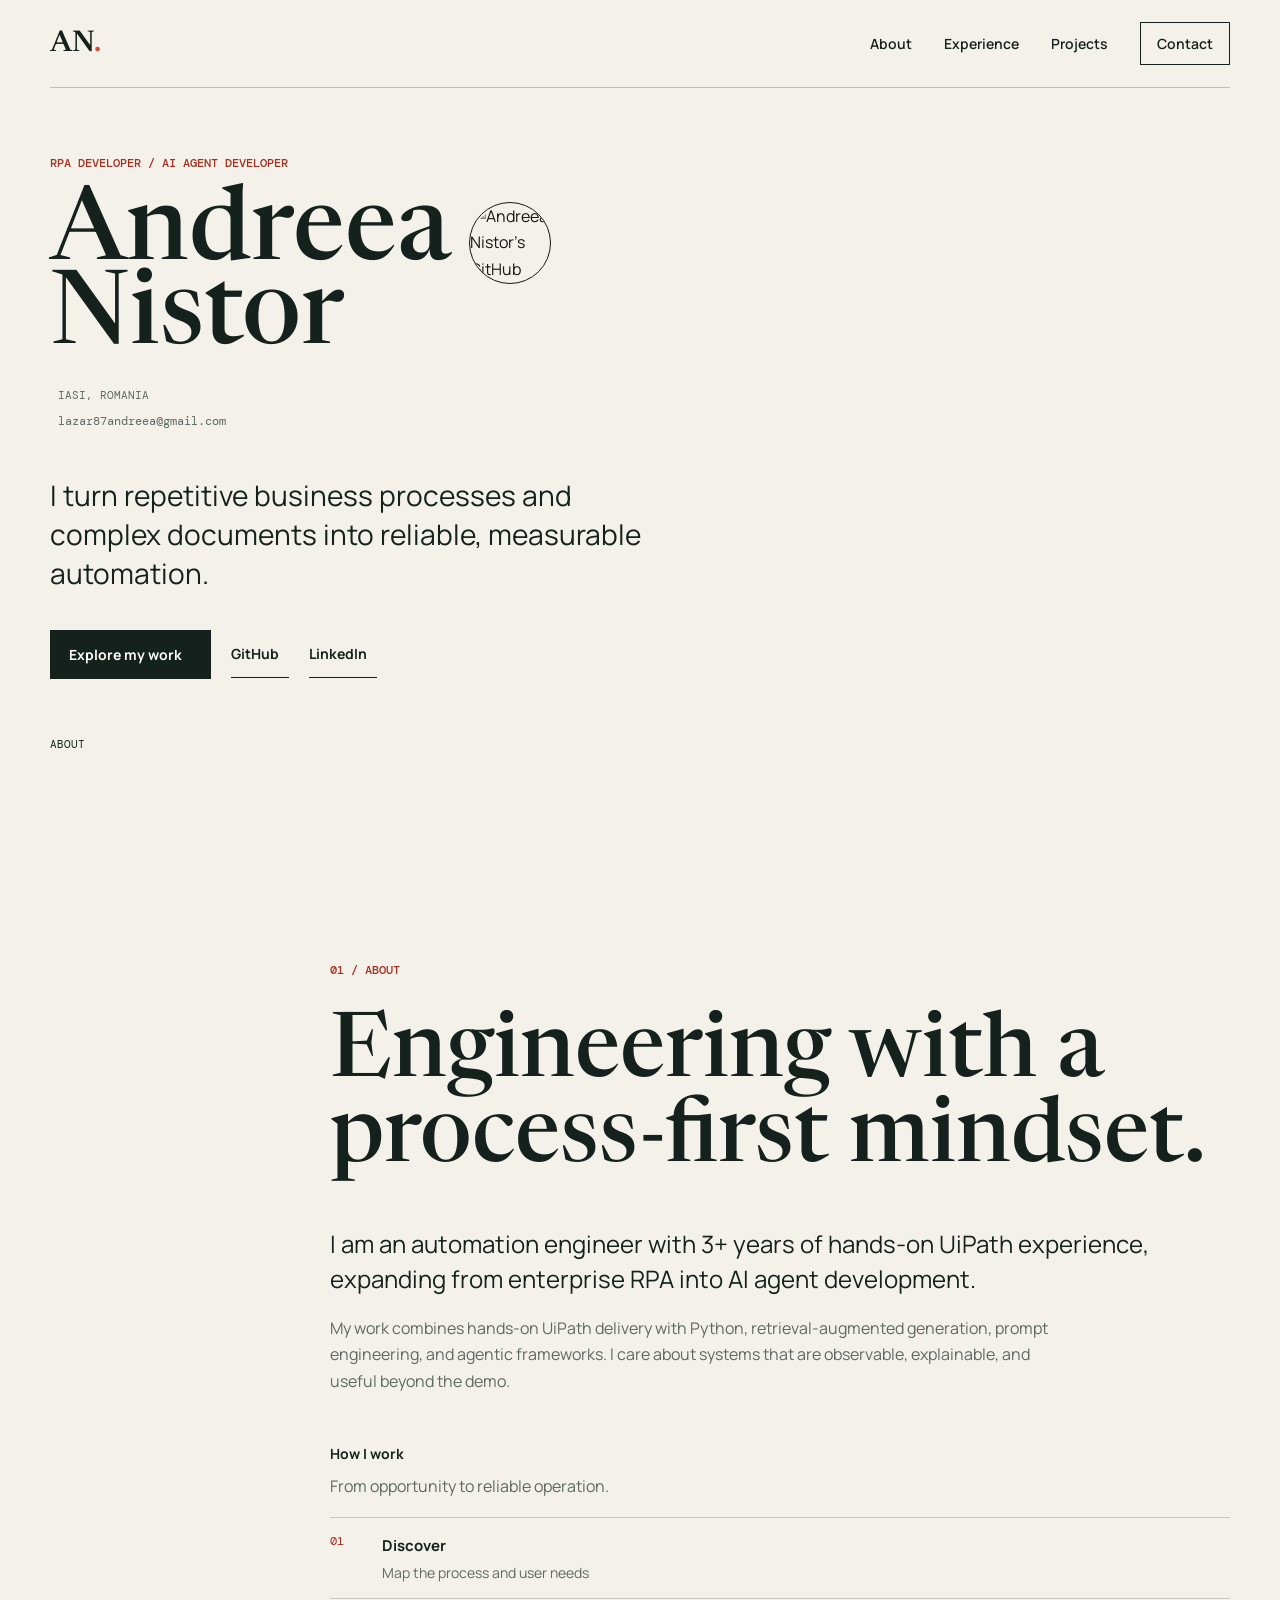
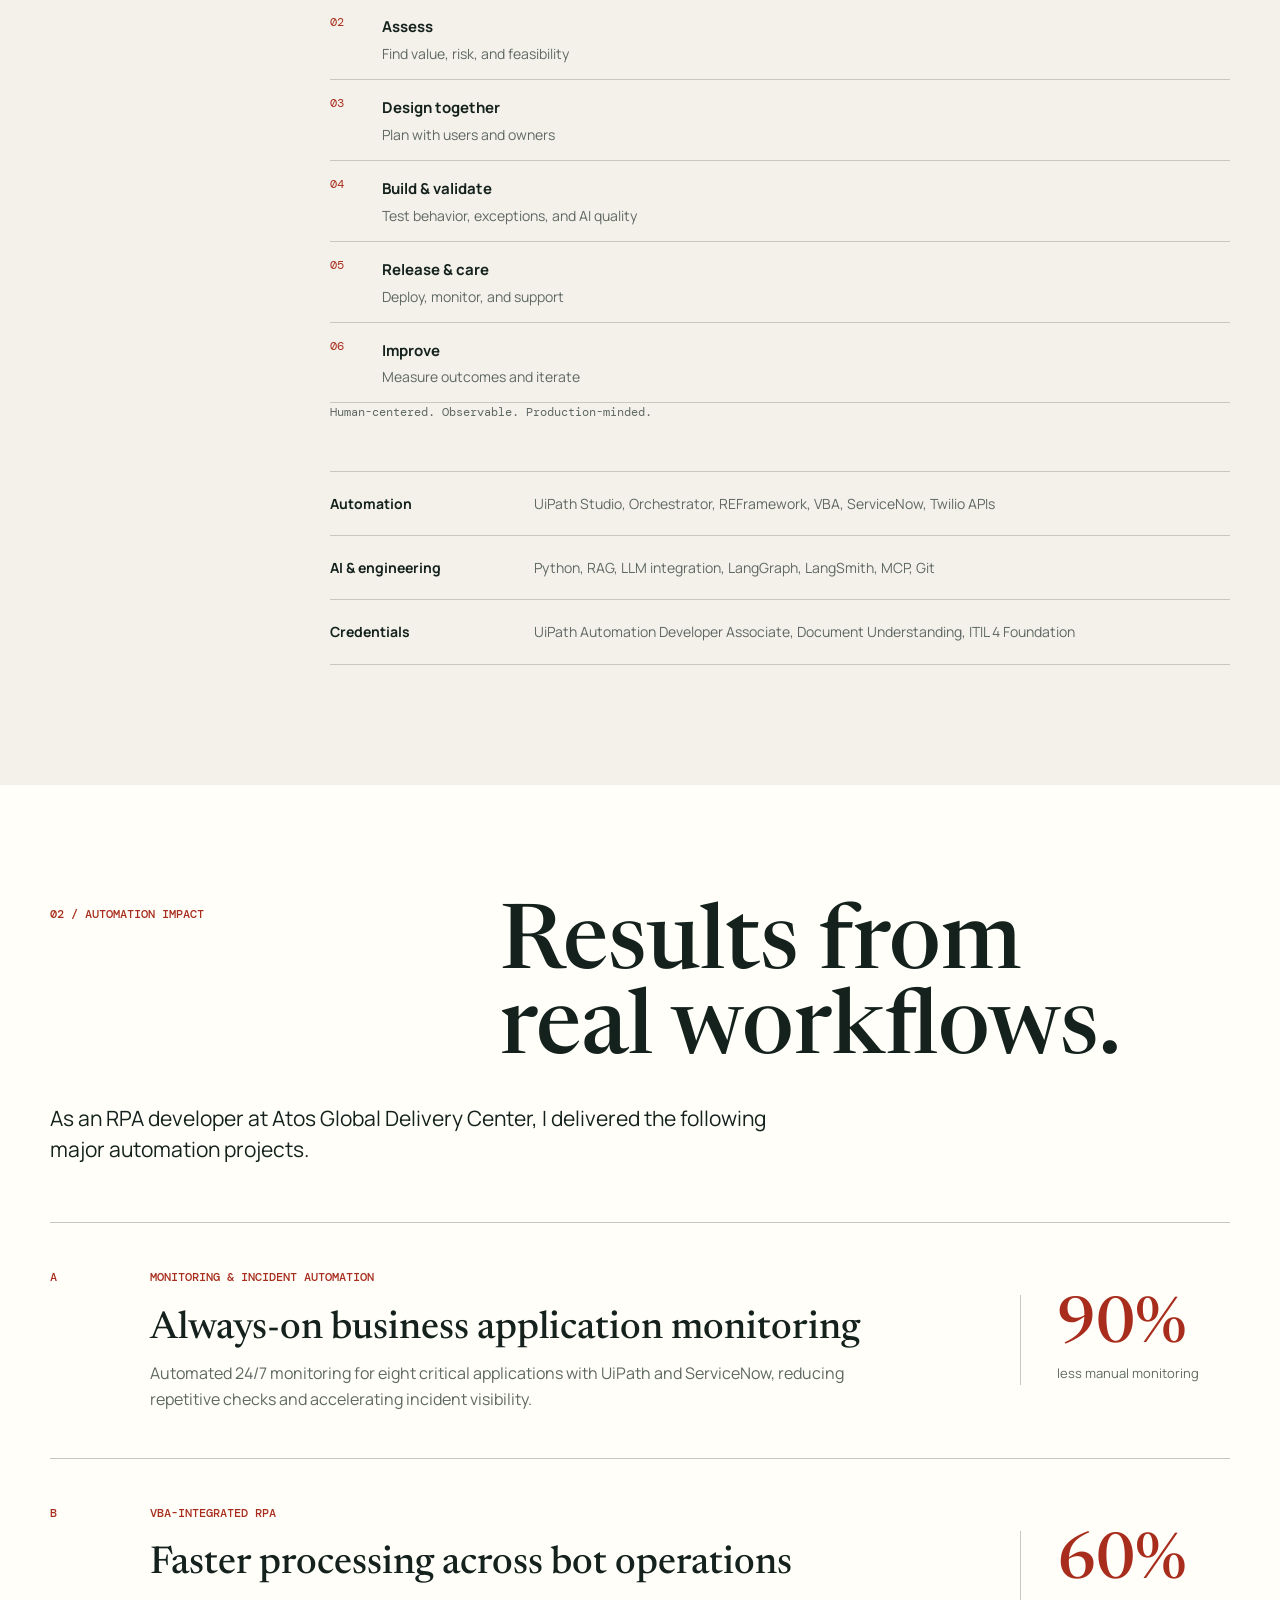
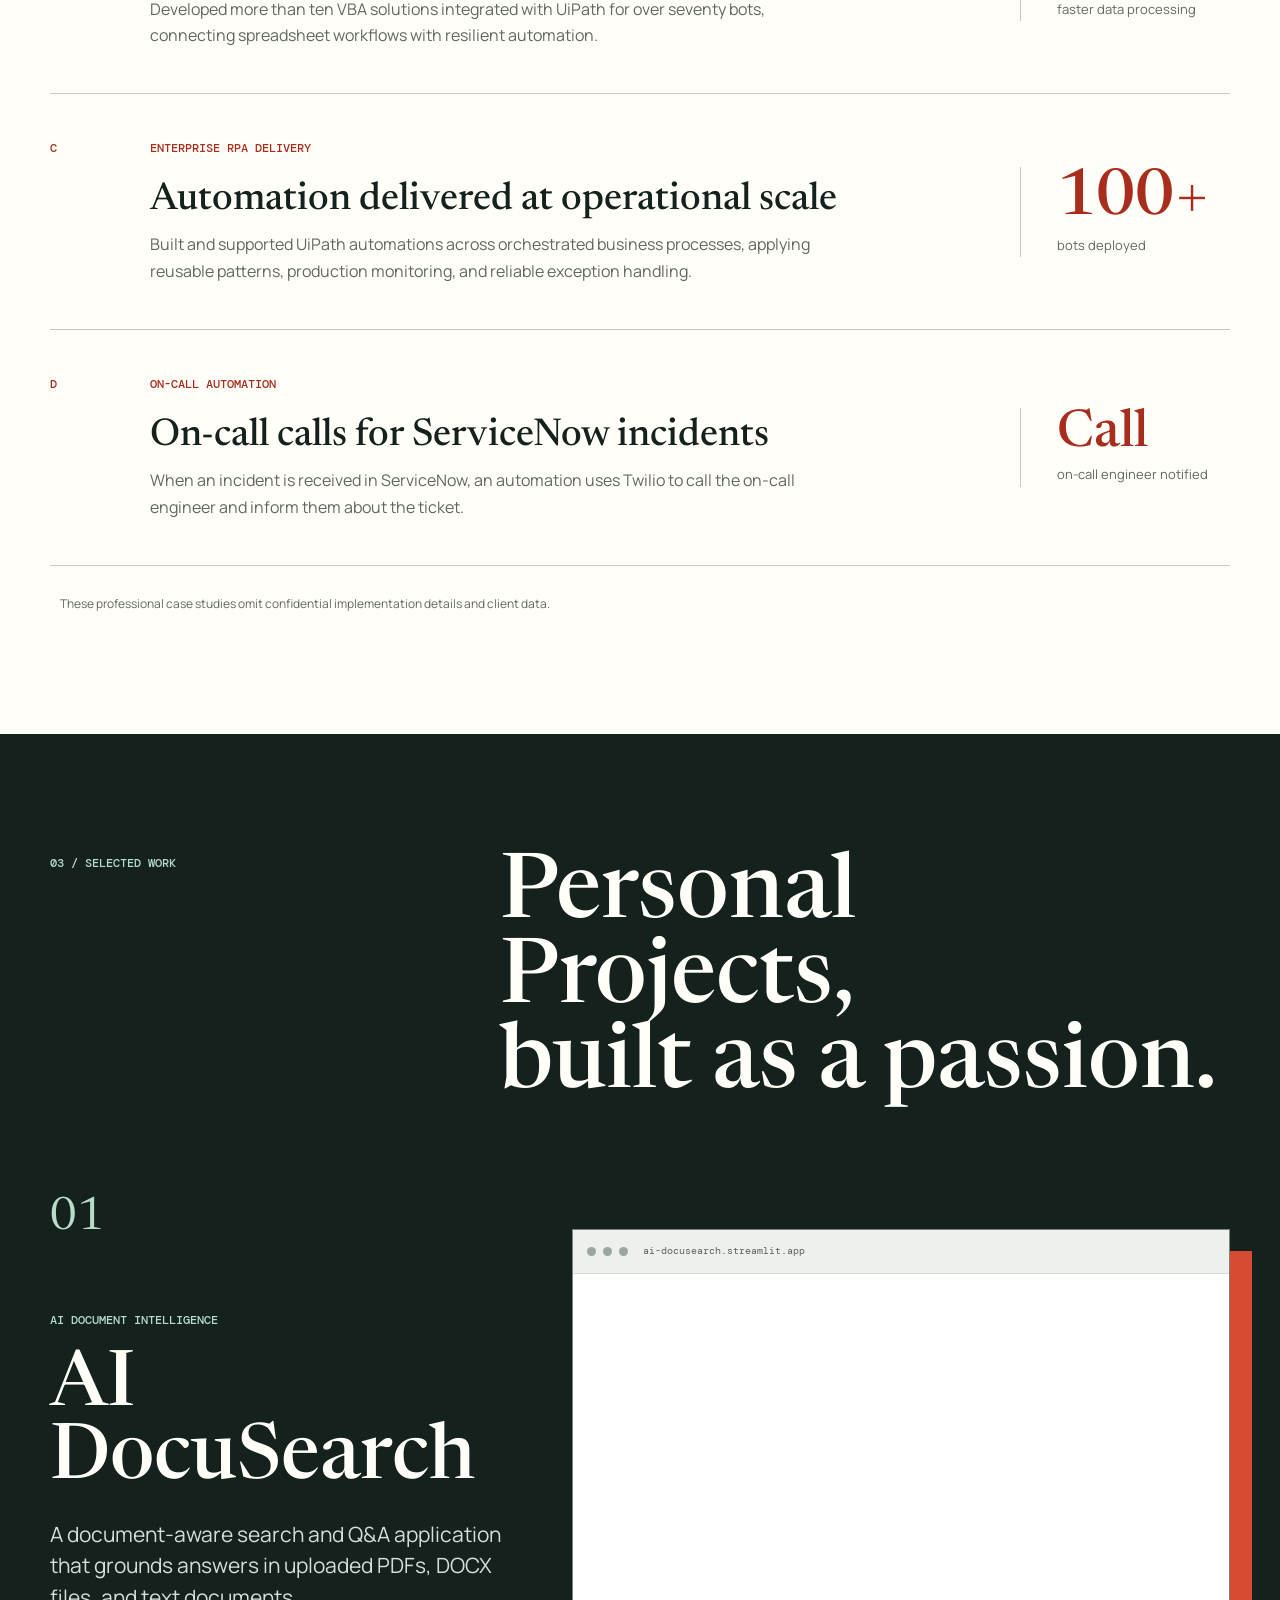
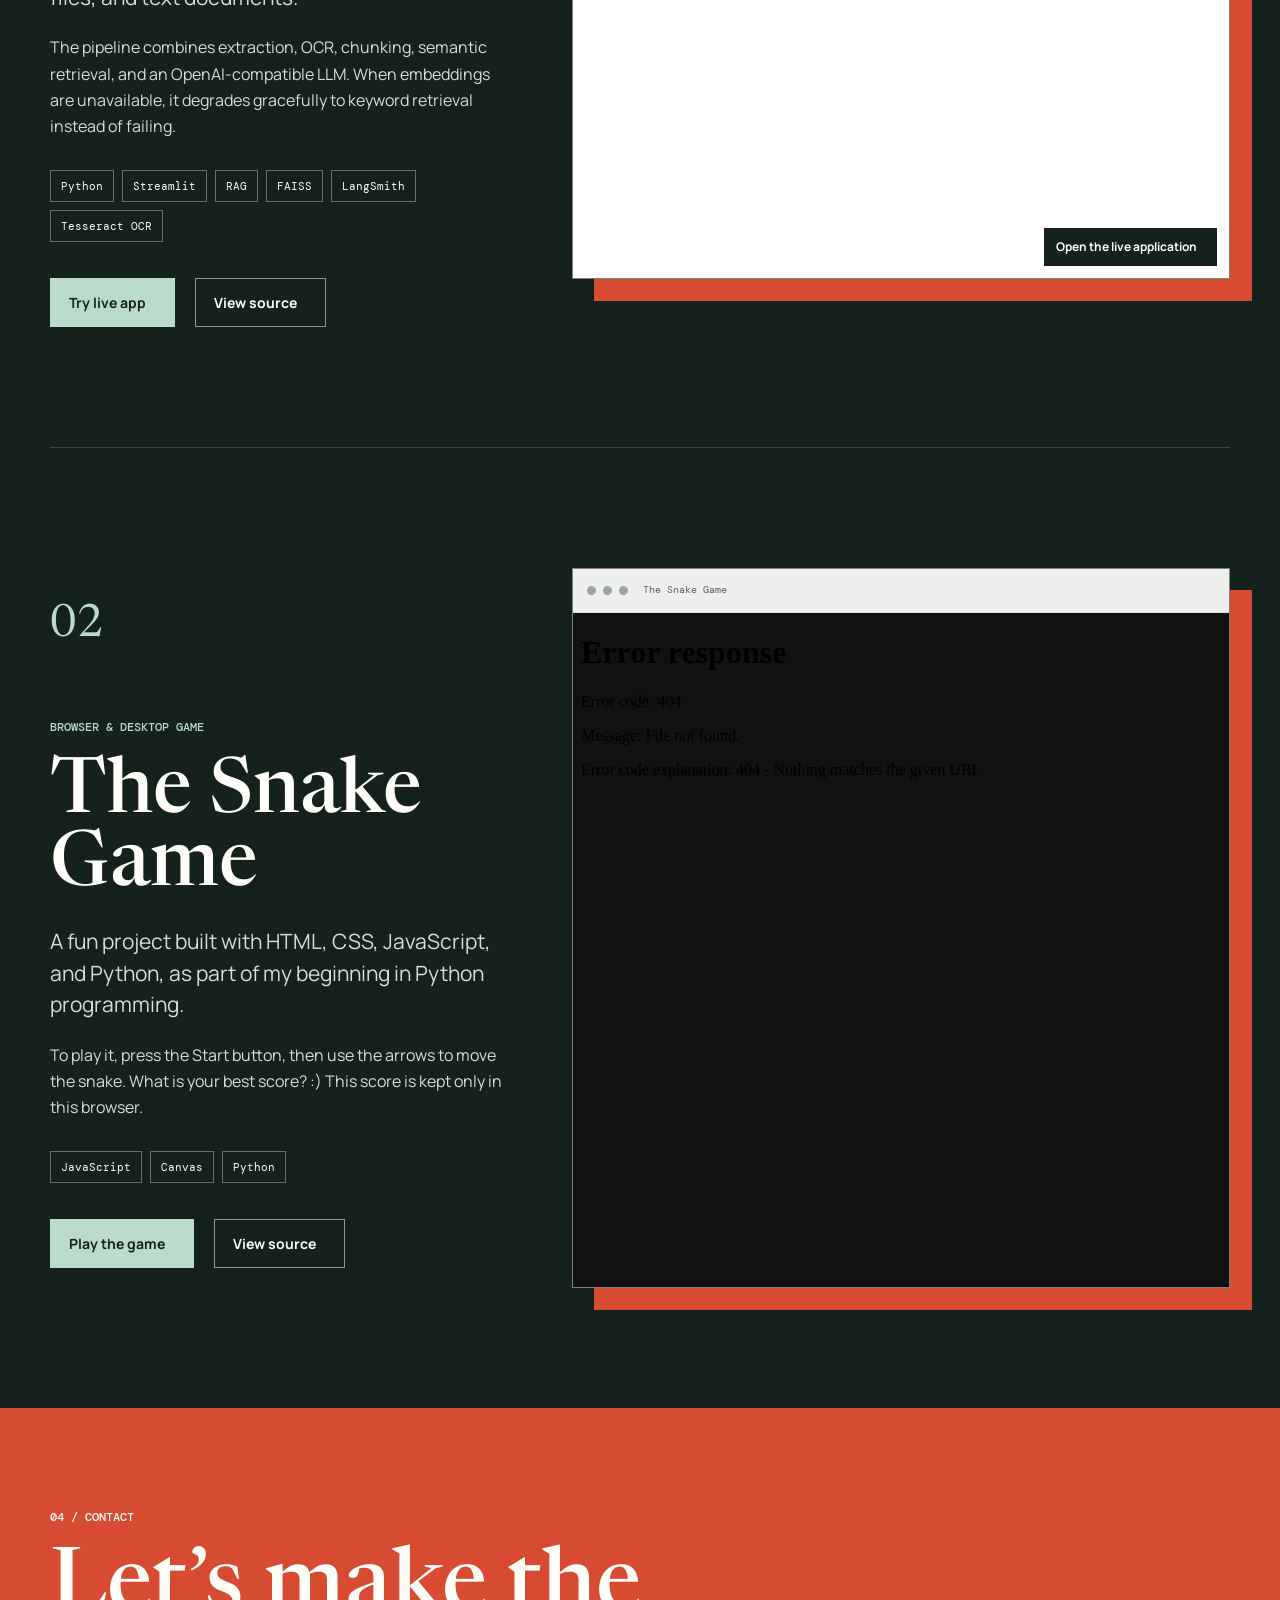
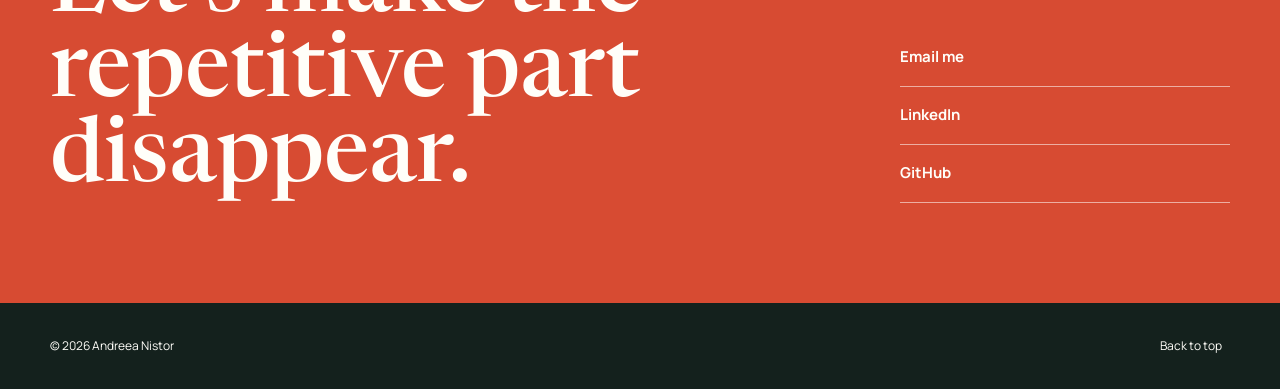
==== commit 6d49ed19: "Enhance portfolio layout and content structure" ====
--- a/index.html
+++ b/index.html
@@ -26,9 +26,9 @@
       <i data-lucide="menu" aria-hidden="true"></i>
     </button>
     <nav id="site-nav" class="site-nav" aria-label="Primary navigation">
-      <a href="#work">Work</a>
+      <a href="#about">About</a>
       <a href="#experience">Experience</a>
-      <a href="#about">About</a>
+      <a href="#work">Projects</a>
       <a class="nav-contact" href="#contact">Contact</a>
     </nav>
   </header>
@@ -42,42 +42,118 @@
           <img class="hero-avatar" src="https://avatars.githubusercontent.com/u/240137034?v=4" alt="Andreea Nistor's GitHub profile image" width="112" height="112">
         </div>
         <p class="hero-location"><i data-lucide="map-pin" aria-hidden="true"></i> Iasi, Romania</p>
+        <p class="hero-email"><i data-lucide="mail" aria-hidden="true"></i> <a href="mailto:lazar87andreea@gmail.com">lazar87andreea@gmail.com</a></p>
         <p class="hero-intro">I turn repetitive business processes and complex documents into reliable, measurable automation.</p>
         <div class="hero-actions">
           <a class="button button-primary" href="#work">Explore my work <i data-lucide="arrow-down-right" aria-hidden="true"></i></a>
-          <a class="text-link" href="https://github.com/andreea-nistor" target="_blank" rel="noreferrer">GitHub <i data-lucide="arrow-up-right" aria-hidden="true"></i></a>
-        </div>
-      </div>
-
-      <div class="hero-system" aria-label="Automation workflow illustration">
-        <div class="system-heading">
-          <div class="system-label">How I work</div>
-          <p>From opportunity to reliable operation</p>
-        </div>
-        <div class="system-flow">
-          <div class="flow-node"><span>01</span><strong>Discover</strong><small>Map the process and user needs</small></div>
-          <div class="flow-node"><span>02</span><strong>Assess</strong><small>Find value, risk, and feasibility</small></div>
-          <div class="flow-node"><span>03</span><strong>Design together</strong><small>Plan with users and owners</small></div>
-          <div class="flow-node"><span>04</span><strong>Build &amp; validate</strong><small>Test behavior, exceptions, and AI quality</small></div>
-          <div class="flow-node"><span>05</span><strong>Release &amp; care</strong><small>Deploy, monitor, and support</small></div>
-          <div class="flow-node accent"><span>06</span><strong>Improve</strong><small>Measure outcomes and iterate</small></div>
-        </div>
-        <div class="system-note">
-          <span class="status-dot"></span>
-          Human-centered. Observable. Production-minded.
-        </div>
-      </div>
-
-      <a class="scroll-cue" href="#work" aria-label="Scroll to selected work">
-        <span>Selected work</span>
+          <span class="hero-links">
+            <a class="text-link" href="https://github.com/andreea-nistor" target="_blank" rel="noreferrer">GitHub <i data-lucide="arrow-up-right" aria-hidden="true"></i></a>
+            <a class="text-link" href="https://www.linkedin.com/in/andreea-nistor-a1b03a148/" target="_blank" rel="noreferrer">LinkedIn <i data-lucide="arrow-up-right" aria-hidden="true"></i></a>
+          </span>
+        </div>
+      </div>
+
+      <a class="scroll-cue" href="#about" aria-label="Scroll to about">
+        <span>About</span>
         <i data-lucide="arrow-down" aria-hidden="true"></i>
       </a>
     </section>
 
+    <section id="about" class="section about" aria-labelledby="about-title">
+      <div class="about-copy reveal">
+        <p class="eyebrow">01 / About</p>
+        <h2 id="about-title">Engineering with a process-first mindset.</h2>
+        <p class="about-lede">I am an automation engineer with 3+ years of hands-on UiPath experience, expanding from enterprise RPA into AI agent development.</p>
+        <p>My work combines hands-on UiPath delivery with Python, retrieval-augmented generation, prompt engineering, and agentic frameworks. I care about systems that are observable, explainable, and useful beyond the demo.</p>
+
+        <div class="ways-of-working">
+          <h3>How I work</h3>
+          <p>From opportunity to reliable operation.</p>
+          <ol>
+            <li><span>01</span><div><strong>Discover</strong><p>Map the process and user needs</p></div></li>
+            <li><span>02</span><div><strong>Assess</strong><p>Find value, risk, and feasibility</p></div></li>
+            <li><span>03</span><div><strong>Design together</strong><p>Plan with users and owners</p></div></li>
+            <li><span>04</span><div><strong>Build &amp; validate</strong><p>Test behavior, exceptions, and AI quality</p></div></li>
+            <li><span>05</span><div><strong>Release &amp; care</strong><p>Deploy, monitor, and support</p></div></li>
+            <li><span>06</span><div><strong>Improve</strong><p>Measure outcomes and iterate</p></div></li>
+          </ol>
+          <p class="ways-note">Human-centered. Observable. Production-minded.</p>
+        </div>
+
+        <div class="capabilities">
+          <div>
+            <h3>Automation</h3>
+            <p>UiPath Studio, Orchestrator, REFramework, VBA, ServiceNow, Twilio APIs</p>
+          </div>
+          <div>
+            <h3>AI &amp; engineering</h3>
+            <p>Python, RAG, LLM integration, LangGraph, LangSmith, MCP, Git</p>
+          </div>
+          <div>
+            <h3>Credentials</h3>
+            <p>UiPath Automation Developer Associate, Document Understanding, ITIL 4 Foundation</p>
+          </div>
+        </div>
+      </div>
+    </section>
+
+    <section id="experience" class="section experience" aria-labelledby="experience-title">
+      <div class="section-heading reveal">
+        <p class="eyebrow">02 / Automation impact</p>
+        <h2 id="experience-title">Results from<br>real workflows.</h2>
+      </div>
+
+      <p class="experience-intro reveal">As an RPA developer at Atos Global Delivery Center, I delivered the following major automation projects.</p>
+
+      <div class="case-study-list">
+        <article class="case-study reveal">
+          <p class="case-index">A</p>
+          <div>
+            <p class="project-kind">Monitoring &amp; incident automation</p>
+            <h3>Always-on business application monitoring</h3>
+            <p>Automated 24/7 monitoring for eight critical applications with UiPath and ServiceNow, reducing repetitive checks and accelerating incident visibility.</p>
+          </div>
+          <div class="metric"><strong>90%</strong><span>less manual monitoring</span></div>
+        </article>
+
+        <article class="case-study reveal">
+          <p class="case-index">B</p>
+          <div>
+            <p class="project-kind">VBA-integrated RPA</p>
+            <h3>Faster processing across bot operations</h3>
+            <p>Developed more than ten VBA solutions integrated with UiPath for over seventy bots, connecting spreadsheet workflows with resilient automation.</p>
+          </div>
+          <div class="metric"><strong>60%</strong><span>faster data processing</span></div>
+        </article>
+
+        <article class="case-study reveal">
+          <p class="case-index">C</p>
+          <div>
+            <p class="project-kind">Enterprise RPA delivery</p>
+            <h3>Automation delivered at operational scale</h3>
+            <p>Built and supported UiPath automations across orchestrated business processes, applying reusable patterns, production monitoring, and reliable exception handling.</p>
+          </div>
+          <div class="metric"><strong>100+</strong><span>bots deployed</span></div>
+        </article>
+
+        <article class="case-study reveal">
+          <p class="case-index">D</p>
+          <div>
+            <p class="project-kind">On-call automation</p>
+            <h3>On-call calls for ServiceNow incidents</h3>
+            <p>When an incident is received in ServiceNow, an automation uses Twilio to call the on-call engineer and inform them about the ticket.</p>
+          </div>
+          <div class="metric metric-word"><strong>Call</strong><span>on-call engineer notified</span></div>
+        </article>
+      </div>
+
+      <p class="confidentiality-note reveal"><i data-lucide="lock-keyhole" aria-hidden="true"></i> These professional case studies omit confidential implementation details and client data.</p>
+    </section>
+
     <section id="work" class="section selected-work" aria-labelledby="work-title">
       <div class="section-heading reveal">
-        <p class="eyebrow">01 / Selected work</p>
-        <h2 id="work-title">Useful automation,<br>built to be understood.</h2>
+        <p class="eyebrow">03 / Selected work</p>
+        <h2 id="work-title">Personal Projects,<br>built as a passion.</h2>
       </div>
 
       <article class="featured-project reveal">
@@ -110,81 +186,33 @@
           <a class="preview-fallback" href="https://ai-docusearch.streamlit.app/" target="_blank" rel="noreferrer">Open the live application <i data-lucide="external-link" aria-hidden="true"></i></a>
         </div>
       </article>
-    </section>
-
-    <section id="experience" class="section experience" aria-labelledby="experience-title">
-      <div class="section-heading reveal">
-        <p class="eyebrow">02 / Automation impact</p>
-        <h2 id="experience-title">Results from<br>real workflows.</h2>
-      </div>
-
-      <div class="case-study-list">
-        <article class="case-study reveal">
-          <p class="case-index">A</p>
-          <div>
-            <p class="project-kind">Monitoring &amp; incident automation</p>
-            <h3>Always-on business application monitoring</h3>
-            <p>Automated 24/7 monitoring for eight critical applications with UiPath and ServiceNow, reducing repetitive checks and accelerating incident visibility.</p>
-          </div>
-          <div class="metric"><strong>90%</strong><span>less manual monitoring</span></div>
-        </article>
-
-        <article class="case-study reveal">
-          <p class="case-index">B</p>
-          <div>
-            <p class="project-kind">VBA-integrated RPA</p>
-            <h3>Faster processing across bot operations</h3>
-            <p>Developed more than ten VBA solutions integrated with UiPath for over seventy bots, connecting spreadsheet workflows with resilient automation.</p>
-          </div>
-          <div class="metric"><strong>60%</strong><span>faster data processing</span></div>
-        </article>
-
-        <article class="case-study reveal">
-          <p class="case-index">C</p>
-          <div>
-            <p class="project-kind">Enterprise RPA delivery</p>
-            <h3>Automation delivered at operational scale</h3>
-            <p>Built and supported UiPath automations across orchestrated business processes, applying reusable patterns, production monitoring, and reliable exception handling.</p>
-          </div>
-          <div class="metric"><strong>100+</strong><span>bots deployed</span></div>
-        </article>
-
-        <article class="case-study reveal">
-          <p class="case-index">D</p>
-          <div>
-            <p class="project-kind">Operational alerting</p>
-            <h3>From automation failure to immediate action</h3>
-            <p>Integrated Twilio APIs into automation workflows to send real-time notifications, helping support teams respond quickly when monitored processes required attention.</p>
-          </div>
-          <div class="metric metric-word"><strong>Live</strong><span>Twilio API alerts</span></div>
-        </article>
-      </div>
-
-      <p class="confidentiality-note reveal"><i data-lucide="lock-keyhole" aria-hidden="true"></i> These professional case studies omit confidential implementation details and client data.</p>
-    </section>
-
-    <section id="about" class="section about" aria-labelledby="about-title">
-      <div class="about-copy reveal">
-        <p class="eyebrow">03 / About</p>
-        <h2 id="about-title">Engineering with a process-first mindset.</h2>
-        <p class="about-lede">I am an automation engineer with three years of hands-on UiPath experience, expanding from enterprise RPA into AI agent development.</p>
-        <p>My work combines hands-on UiPath delivery with Python, retrieval-augmented generation, prompt engineering, and agentic frameworks. I care about systems that are observable, explainable, and useful beyond the demo.</p>
-
-        <div class="capabilities">
-          <div>
-            <h3>Automation</h3>
-            <p>UiPath Studio, Orchestrator, REFramework, VBA, ServiceNow, Twilio APIs</p>
-          </div>
-          <div>
-            <h3>AI &amp; engineering</h3>
-            <p>Python, RAG, LLM integration, LangGraph, LangSmith, MCP, Git</p>
-          </div>
-          <div>
-            <h3>Credentials</h3>
-            <p>UiPath Automation Developer Associate, Document Understanding, ITIL 4 Foundation</p>
-          </div>
-        </div>
-      </div>
+
+      <article class="featured-project reveal">
+        <div class="project-copy">
+          <div class="project-number">02</div>
+          <p class="project-kind">Browser &amp; desktop game</p>
+          <h3>The Snake Game</h3>
+          <p class="project-lede">A fun project built with HTML, CSS, JavaScript, and Python, as part of my beginning in Python programming.</p>
+          <p>To play it, press the Start button, then use the arrows to move the snake. What is your best score? :) This score is kept only in this browser.</p>
+          <ul class="tag-list" aria-label="Technologies used">
+            <li>JavaScript</li>
+            <li>Canvas</li>
+            <li>Python</li>
+          </ul>
+          <div class="project-actions">
+            <a class="button button-primary" href="snake/index.html" target="_blank" rel="noreferrer">Play the game <i data-lucide="arrow-up-right" aria-hidden="true"></i></a>
+            <a class="button button-secondary" href="https://github.com/andreea-nistor/The-Snake-Game" target="_blank" rel="noreferrer">View source <i data-lucide="github" aria-hidden="true"></i></a>
+          </div>
+        </div>
+
+        <div class="app-preview snake-preview" aria-label="Playable preview of The Snake Game">
+          <div class="preview-bar">
+            <span></span><span></span><span></span>
+            <p>The Snake Game</p>
+          </div>
+          <iframe src="snake/index.html" title="The Snake Game" loading="lazy"></iframe>
+        </div>
+      </article>
     </section>
 
     <section id="contact" class="contact" aria-labelledby="contact-title">
--- a/styles.css
+++ b/styles.css
@@ -134,29 +134,16 @@
 
 .hero {
   position: relative;
-  min-height: 92svh;
-  padding: 154px max(24px, calc((100vw - 1180px) / 2)) 100px;
-  display: grid;
-  grid-template-columns: minmax(0, 1.12fr) minmax(360px, 0.88fr);
-  align-items: center;
-  gap: 72px;
-  overflow: hidden;
-}
-
-.hero::after {
-  content: "";
-  position: absolute;
-  top: 88px;
-  bottom: 0;
-  left: calc(50% + 90px);
-  width: 1px;
-  background: rgba(20, 33, 29, 0.12);
+  padding: 154px max(24px, calc((100vw - 1180px) / 2)) 88px;
+}
+
+.hero-copy {
+  max-width: 760px;
 }
 
 .eyebrow,
 .project-kind,
-.case-index,
-.system-label {
+.case-index {
   margin: 0 0 20px;
   color: var(--signal-dark);
   font-family: var(--mono);
@@ -205,8 +192,28 @@
   text-transform: uppercase;
 }
 
-.hero-location svg {
+.hero-location svg,
+.hero-email svg {
   width: 15px;
+}
+
+.hero-email {
+  display: flex;
+  align-items: center;
+  gap: 8px;
+  margin: 8px 0 0;
+  color: var(--muted);
+  font-family: var(--mono);
+  font-size: 12px;
+}
+
+.hero-email a {
+  color: inherit;
+  text-decoration: none;
+}
+
+.hero-email a:hover {
+  color: var(--signal-dark);
 }
 
 .hero-intro {
@@ -225,6 +232,12 @@
   margin-top: 36px;
 }
 
+.hero-links {
+  display: flex;
+  align-items: center;
+  gap: 20px;
+}
+
 .button,
 .text-link {
   min-height: 48px;
@@ -260,111 +273,12 @@
   border-bottom: 1px solid var(--ink);
 }
 
-.hero-system {
-  position: relative;
-  z-index: 1;
-  width: min(100%, 460px);
-  justify-self: center;
-  padding: 24px;
-  border: 1px solid var(--ink);
-  background: var(--white);
-}
-
-.system-heading {
-  display: flex;
-  align-items: baseline;
-  justify-content: space-between;
-  gap: 20px;
-  padding-bottom: 16px;
-  border-bottom: 1px solid var(--line);
-}
-
-.system-heading .system-label {
-  margin: 0;
-}
-
-.system-heading p {
-  margin: 0;
-  color: var(--muted);
-  font-family: var(--mono);
-  font-size: 9px;
-  text-align: right;
-}
-
-.system-flow {
-  display: grid;
-  grid-template-columns: repeat(3, minmax(0, 1fr));
-  gap: 8px;
-  padding: 18px 0;
-}
-
-.flow-node {
-  min-width: 0;
-  min-height: 122px;
-  display: flex;
-  flex-direction: column;
-  padding: 11px;
-  border: 1px solid var(--ink);
-}
-
-.flow-node span {
-  margin-bottom: auto;
-  color: var(--muted);
-  font-family: var(--mono);
-  font-size: 9px;
-}
-
-.flow-node strong {
-  display: block;
-  font-size: 11px;
-  line-height: 1.25;
-}
-
-.flow-node small {
-  display: block;
-  margin-top: 5px;
-  color: var(--muted);
-  font-size: 8px;
-  line-height: 1.35;
-}
-
-.flow-node.accent {
-  background: var(--signal);
-  color: var(--white);
-  border-color: var(--signal);
-}
-
-.flow-node.accent span,
-.flow-node.accent small {
-  color: var(--white);
-}
-
-.system-note {
-  display: flex;
-  align-items: center;
-  gap: 10px;
-  padding-top: 18px;
-  border-top: 1px solid var(--line);
-  color: var(--muted);
-  font-family: var(--mono);
-  font-size: 11px;
-}
-
-.status-dot {
-  width: 8px;
-  height: 8px;
-  border-radius: 50%;
-  background: #21875b;
-  box-shadow: 0 0 0 4px rgba(33, 135, 91, 0.14);
-}
-
 .scroll-cue {
-  position: absolute;
-  bottom: 28px;
-  left: max(24px, calc((100vw - 1180px) / 2));
   display: flex;
   align-items: center;
   gap: 14px;
+  width: fit-content;
+  margin-top: 56px;
   font-family: var(--mono);
   font-size: 11px;
   text-decoration: none;
@@ -413,6 +327,12 @@
   align-items: center;
 }
 
+.featured-project + .featured-project {
+  margin-top: 120px;
+  padding-top: 120px;
+  border-top: 1px solid rgba(255, 254, 249, 0.16);
+}
+
 .project-number {
   margin-bottom: 54px;
   font-family: var(--display);
@@ -511,6 +431,15 @@
   background: white;
 }
 
+.app-preview.snake-preview {
+  height: 720px;
+  background: #111;
+}
+
+.app-preview.snake-preview iframe {
+  background: #111;
+}
+
 .preview-fallback {
   position: absolute;
   right: 12px;
@@ -534,6 +463,17 @@
   background: var(--white);
 }
 
+.experience .section-heading {
+  margin-bottom: 28px;
+}
+
+.experience-intro {
+  max-width: 740px;
+  margin: 0 0 56px;
+  font-size: 21px;
+  line-height: 1.5;
+}
+
 .case-study {
   display: grid;
   grid-template-columns: 60px 1fr 210px;
@@ -626,6 +566,58 @@
   color: var(--muted);
 }
 
+.ways-of-working {
+  margin-top: 48px;
+}
+
+.ways-of-working h3 {
+  margin: 0 0 8px;
+  font-size: 14px;
+}
+
+.ways-of-working > p,
+.ways-note {
+  margin: 0;
+  color: var(--muted);
+}
+
+.ways-of-working ol {
+  margin: 18px 0 0;
+  padding: 0;
+  list-style: none;
+  border-top: 1px solid var(--line);
+}
+
+.ways-of-working li {
+  display: grid;
+  grid-template-columns: 40px 1fr;
+  gap: 12px;
+  padding: 14px 0;
+  border-bottom: 1px solid var(--line);
+}
+
+.ways-of-working li span {
+  color: var(--signal-dark);
+  font-family: var(--mono);
+  font-size: 12px;
+}
+
+.ways-of-working strong {
+  font-size: 15px;
+}
+
+.ways-of-working li p {
+  margin: 2px 0 0;
+  color: var(--muted);
+  font-size: 14px;
+}
+
+.ways-note {
+  margin-top: 16px;
+  font-family: var(--mono);
+  font-size: 12px;
+}
+
 .capabilities {
   margin-top: 48px;
   border-top: 1px solid var(--line);
@@ -726,17 +718,7 @@
 
 @media (max-width: 960px) {
   .hero {
-    grid-template-columns: 1fr;
     padding-top: 140px;
-    gap: 56px;
-  }
-
-  .hero::after {
-    display: none;
-  }
-
-  .hero-system {
-    max-width: 650px;
   }
 
   .section-heading,
@@ -751,8 +733,17 @@
     gap: 64px;
   }
 
+  .featured-project + .featured-project {
+    margin-top: 84px;
+    padding-top: 84px;
+  }
+
   .app-preview {
     height: 600px;
+  }
+
+  .app-preview.snake-preview {
+    height: 680px;
   }
 
   .contact-layout {
@@ -825,23 +816,6 @@
     margin-top: 34px;
   }
 
-  .hero-system {
-    padding: 20px;
-  }
-
-  .system-flow {
-    grid-template-columns: repeat(2, minmax(0, 1fr));
-    gap: 7px;
-  }
-
-  .flow-node {
-    min-height: 108px;
-  }
-
-  .scroll-cue {
-    display: none;
-  }
-
   .section {
     padding: 84px 16px;
   }
@@ -864,6 +838,15 @@
   .app-preview {
     height: 530px;
     box-shadow: 10px 10px 0 var(--signal);
+  }
+
+  .app-preview.snake-preview {
+    height: 620px;
+  }
+
+  .featured-project + .featured-project {
+    margin-top: 64px;
+    padding-top: 64px;
   }
 
   .preview-bar p {
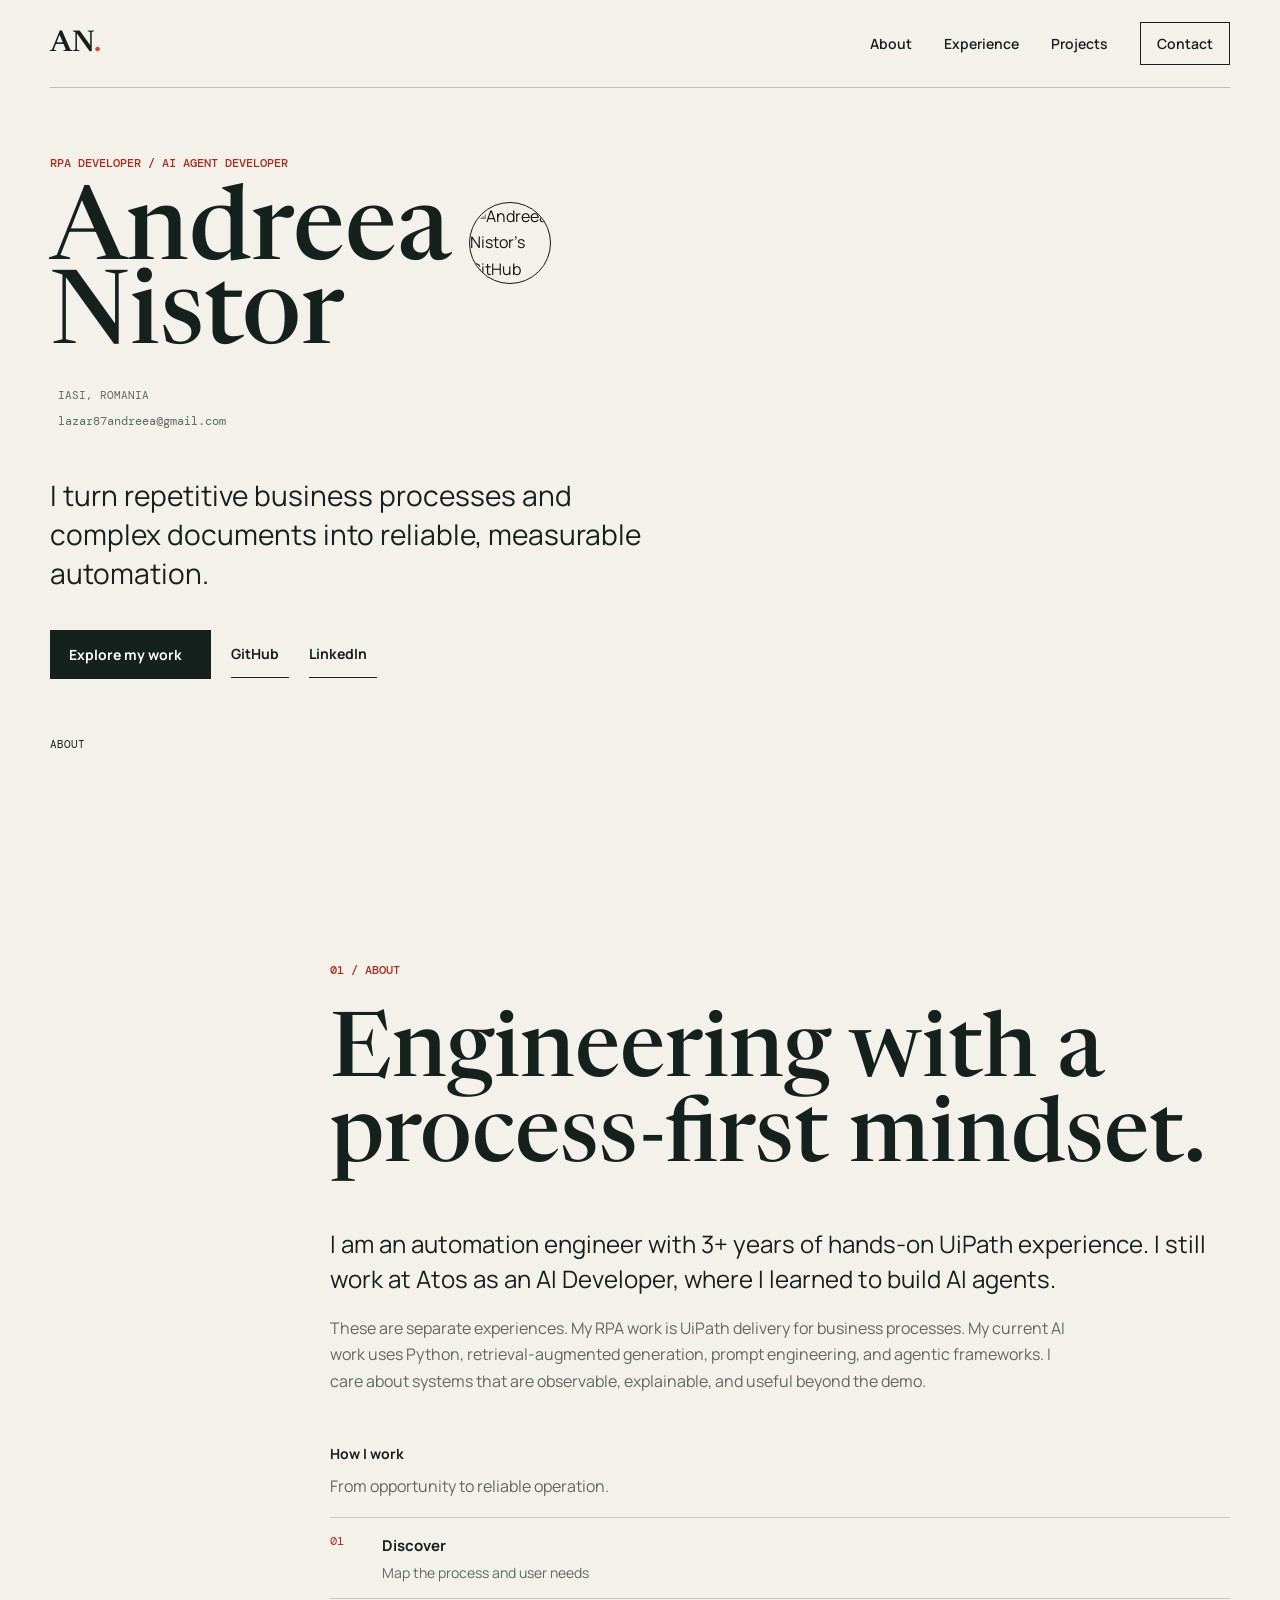
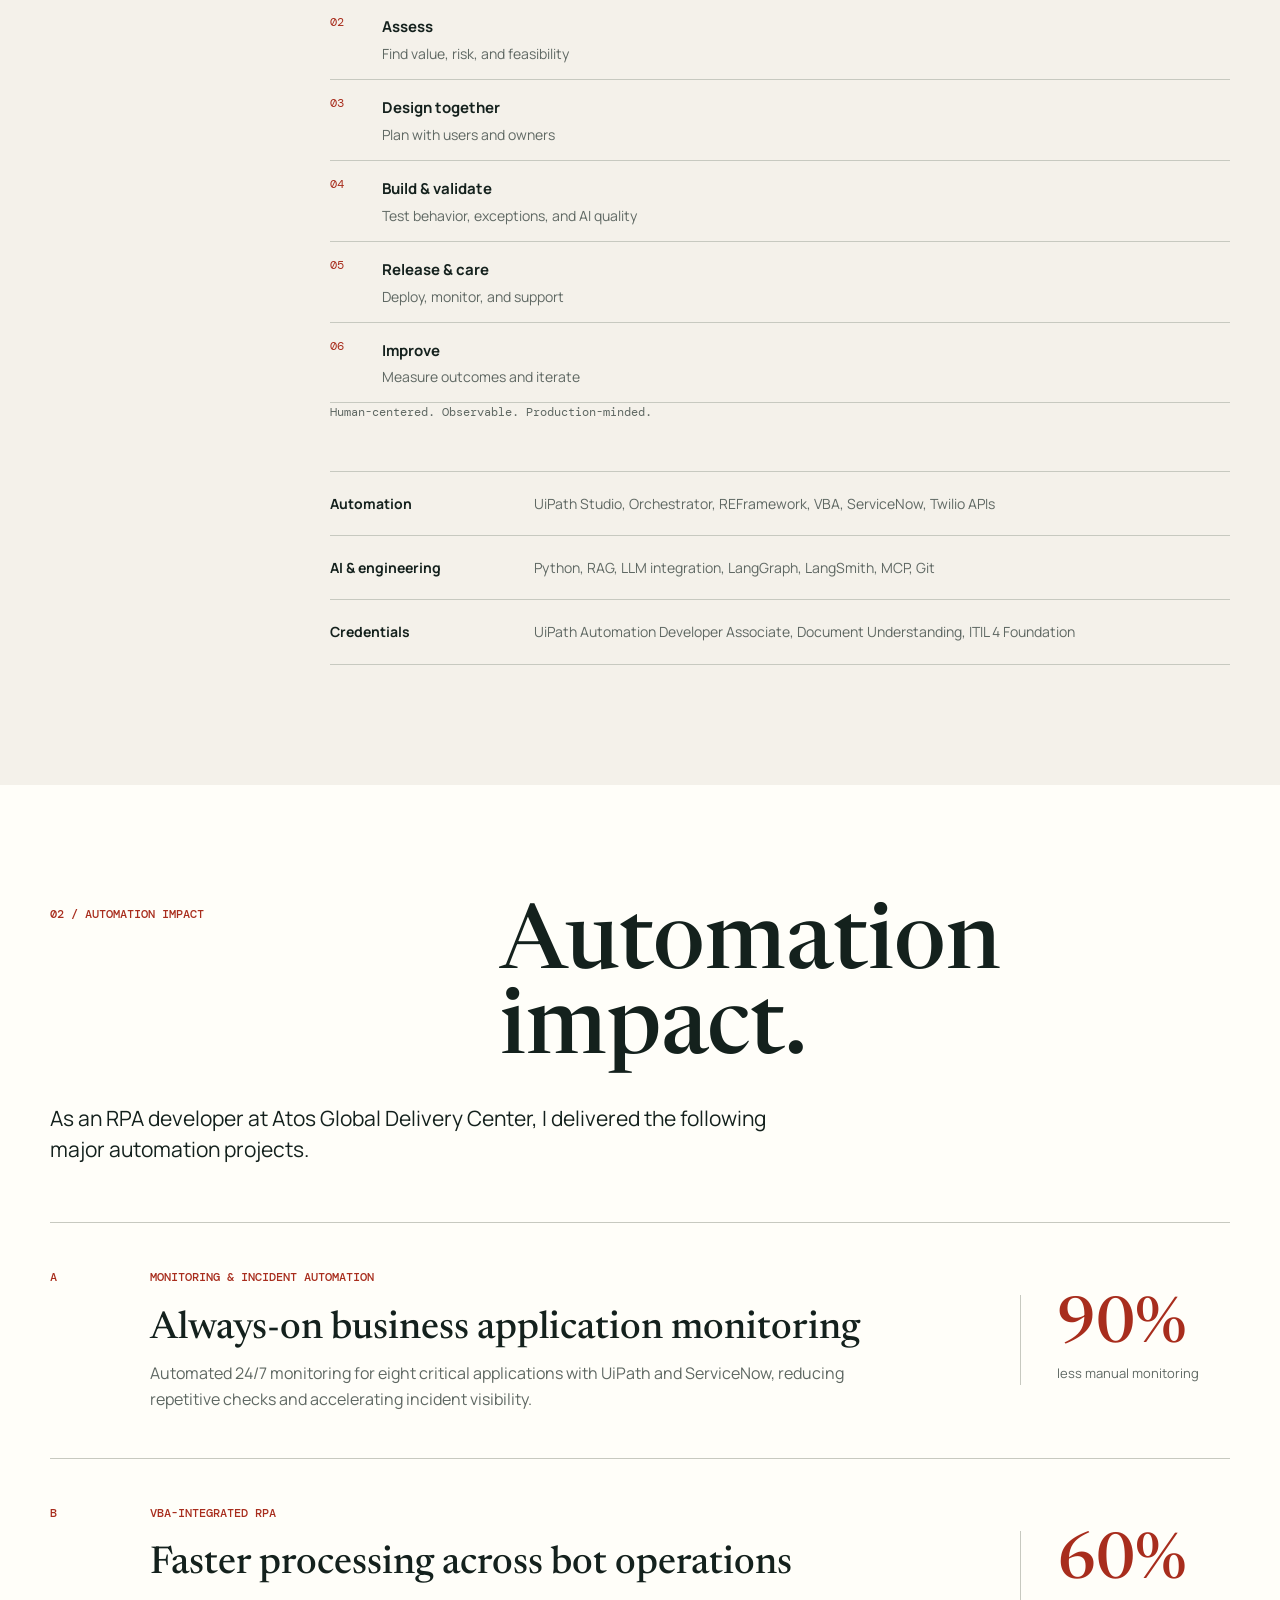
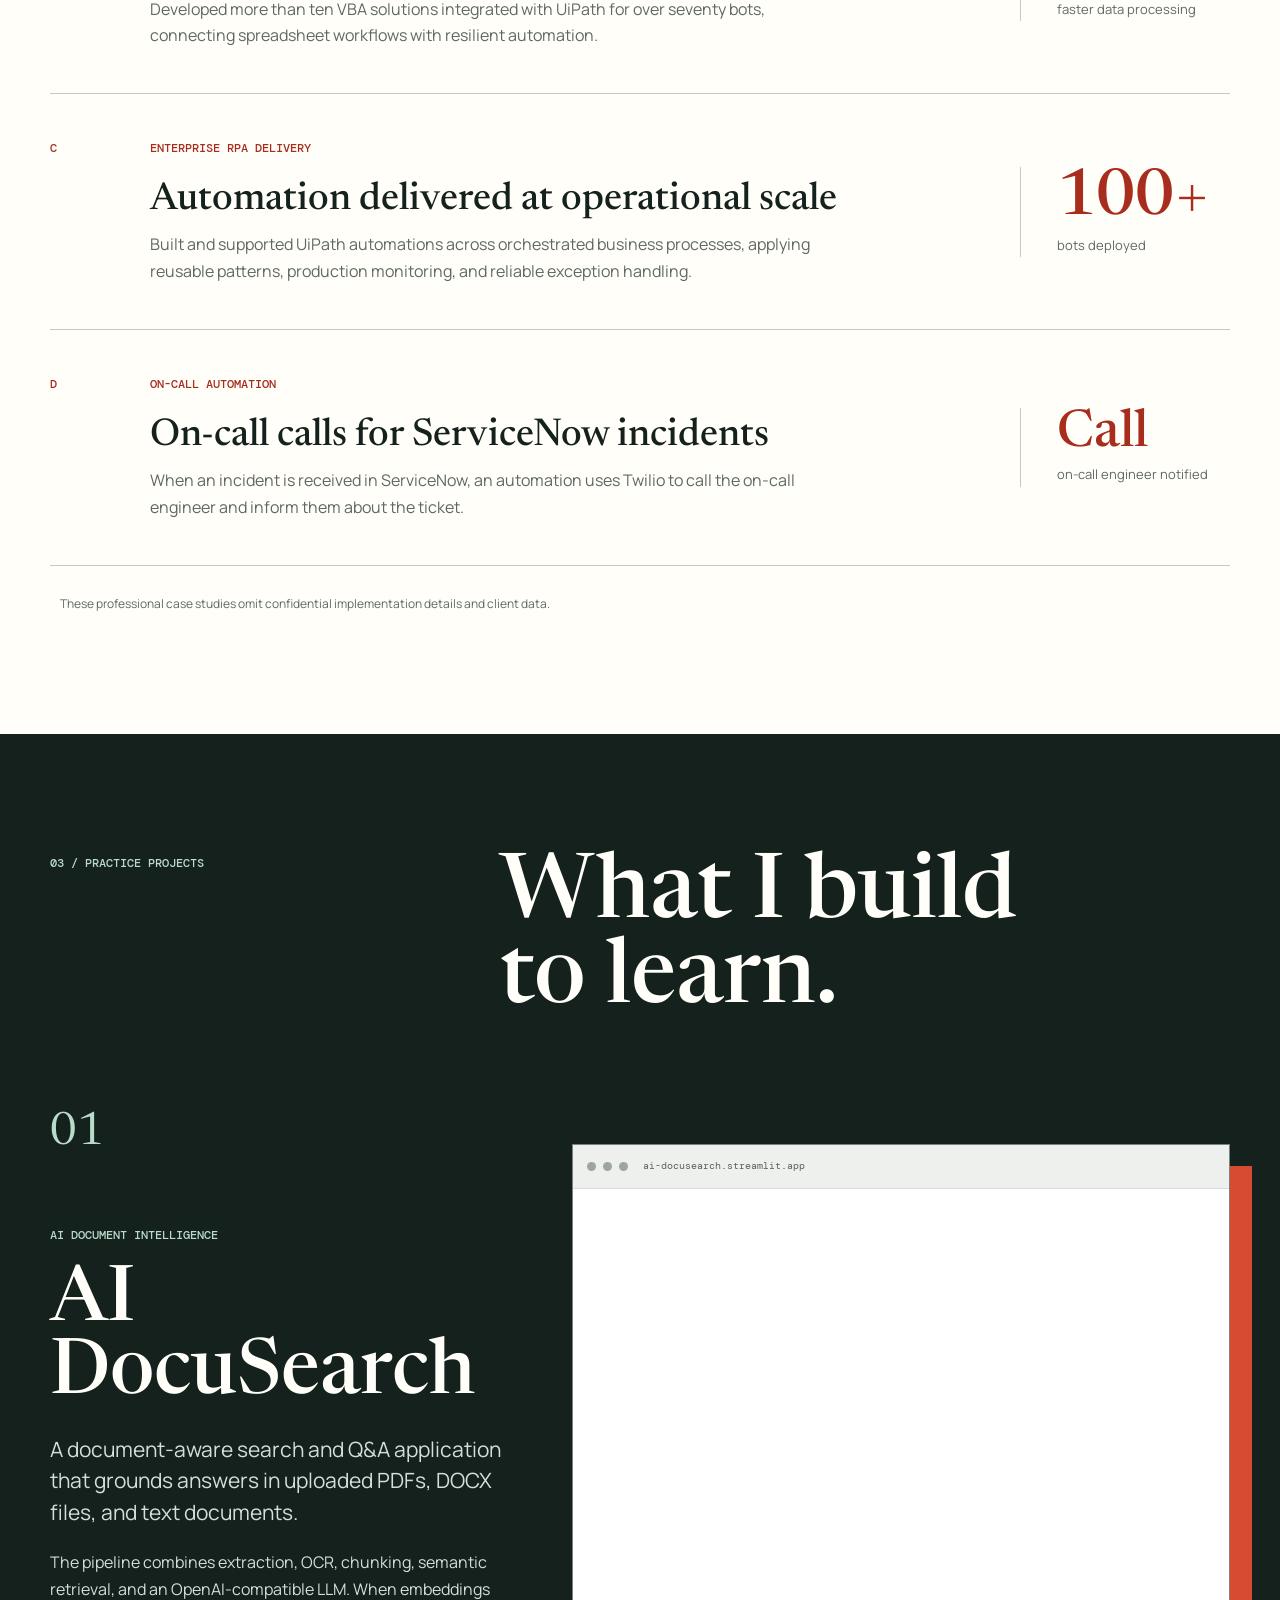
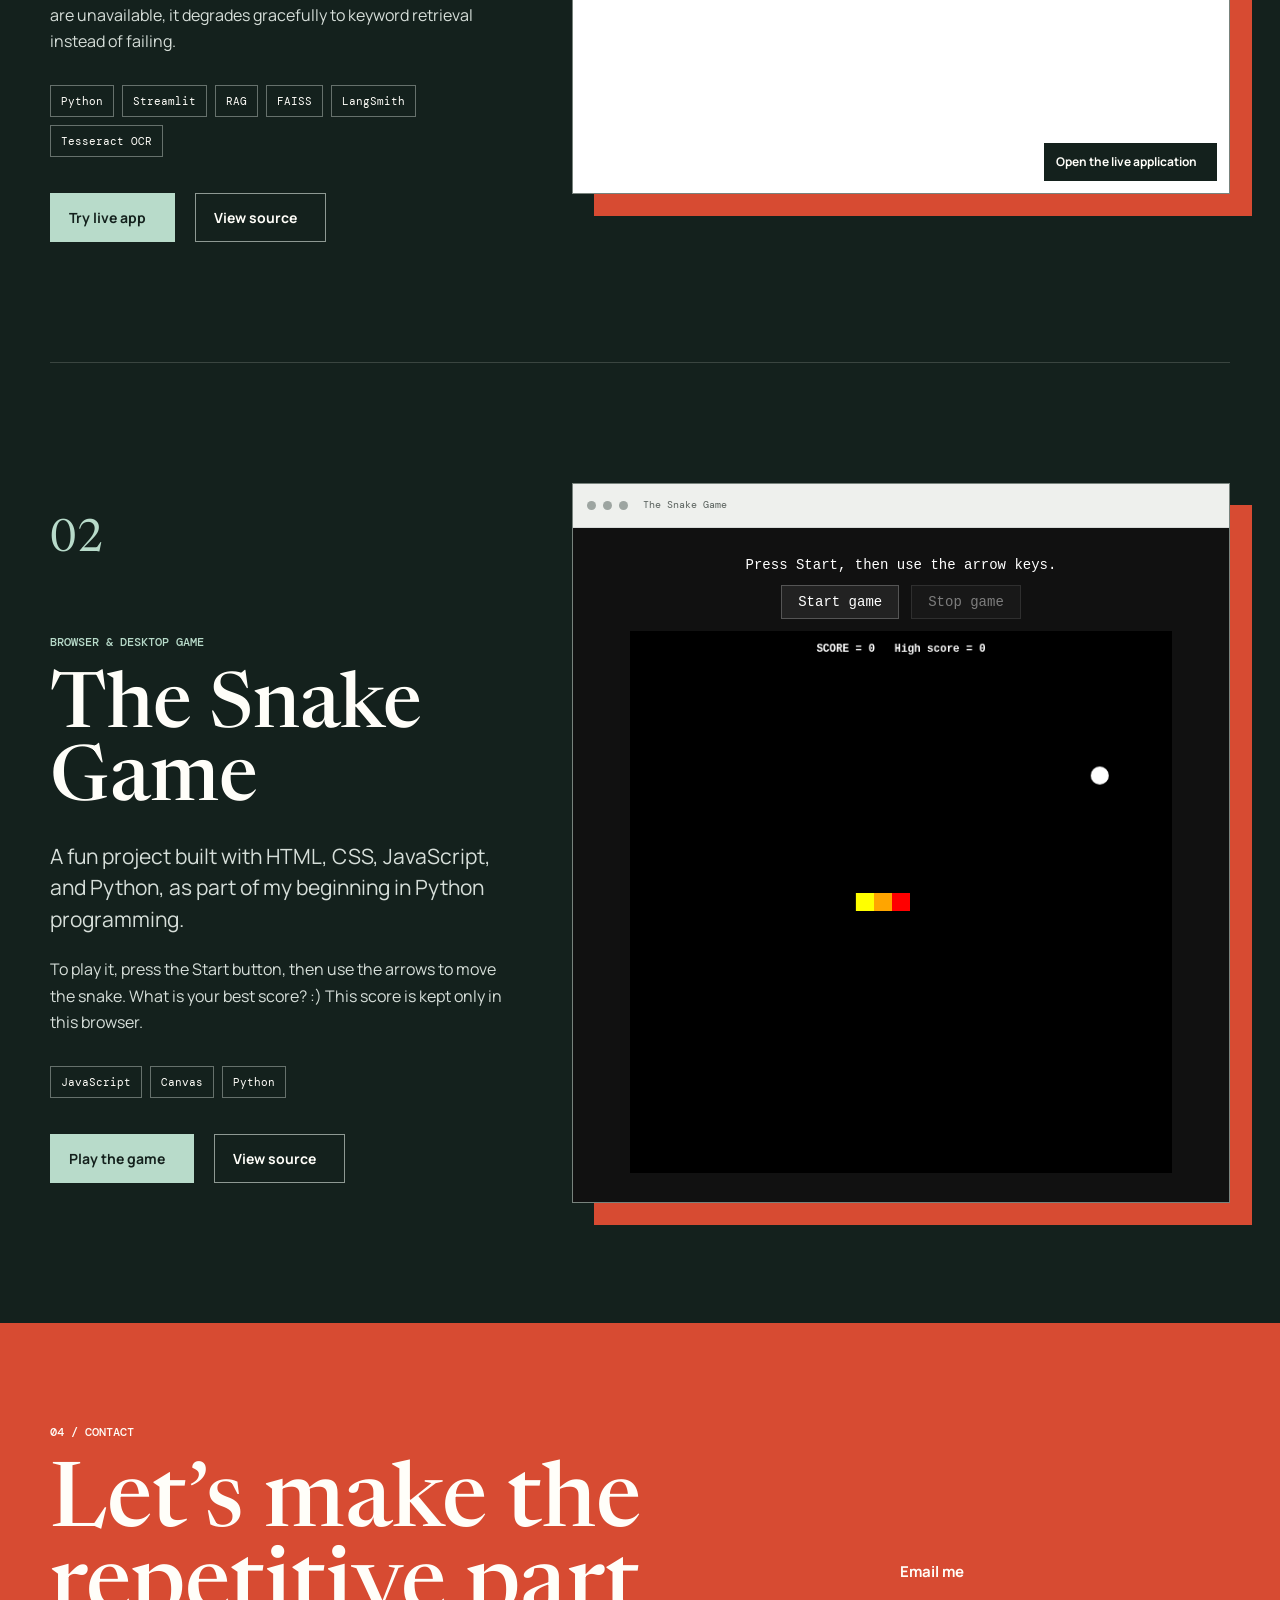
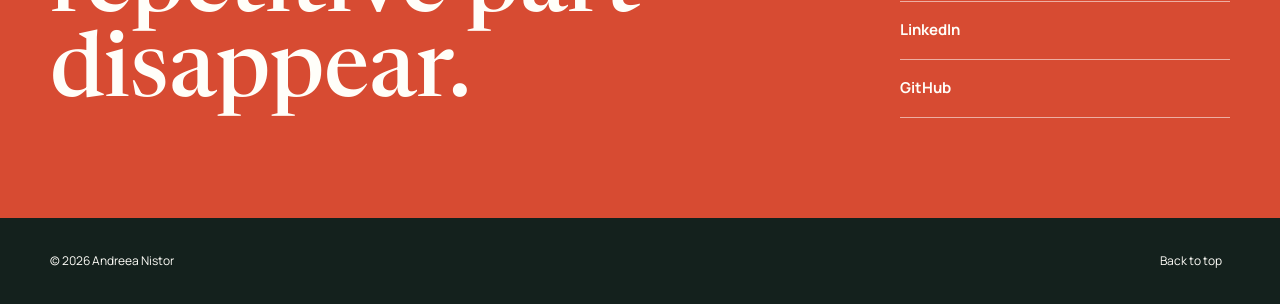
==== commit df303657: "Rename later chapters and separate RPA from AI work. The current Atos role is AI development, distin" ====
--- a/index.html
+++ b/index.html
@@ -63,8 +63,8 @@
       <div class="about-copy reveal">
         <p class="eyebrow">01 / About</p>
         <h2 id="about-title">Engineering with a process-first mindset.</h2>
-        <p class="about-lede">I am an automation engineer with 3+ years of hands-on UiPath experience, expanding from enterprise RPA into AI agent development.</p>
-        <p>My work combines hands-on UiPath delivery with Python, retrieval-augmented generation, prompt engineering, and agentic frameworks. I care about systems that are observable, explainable, and useful beyond the demo.</p>
+        <p class="about-lede">I am an automation engineer with 3+ years of hands-on UiPath experience. I still work at Atos as an AI Developer, where I learned to build AI agents.</p>
+        <p>These are separate experiences. My RPA work is UiPath delivery for business processes. My current AI work uses Python, retrieval-augmented generation, prompt engineering, and agentic frameworks. I care about systems that are observable, explainable, and useful beyond the demo.</p>
 
         <div class="ways-of-working">
           <h3>How I work</h3>
@@ -100,7 +100,7 @@
     <section id="experience" class="section experience" aria-labelledby="experience-title">
       <div class="section-heading reveal">
         <p class="eyebrow">02 / Automation impact</p>
-        <h2 id="experience-title">Results from<br>real workflows.</h2>
+        <h2 id="experience-title">Automation<br>impact.</h2>
       </div>
 
       <p class="experience-intro reveal">As an RPA developer at Atos Global Delivery Center, I delivered the following major automation projects.</p>
@@ -152,8 +152,8 @@
 
     <section id="work" class="section selected-work" aria-labelledby="work-title">
       <div class="section-heading reveal">
-        <p class="eyebrow">03 / Selected work</p>
-        <h2 id="work-title">Personal Projects,<br>built as a passion.</h2>
+        <p class="eyebrow">03 / Practice projects</p>
+        <h2 id="work-title">What I build<br>to learn.</h2>
       </div>
 
       <article class="featured-project reveal">
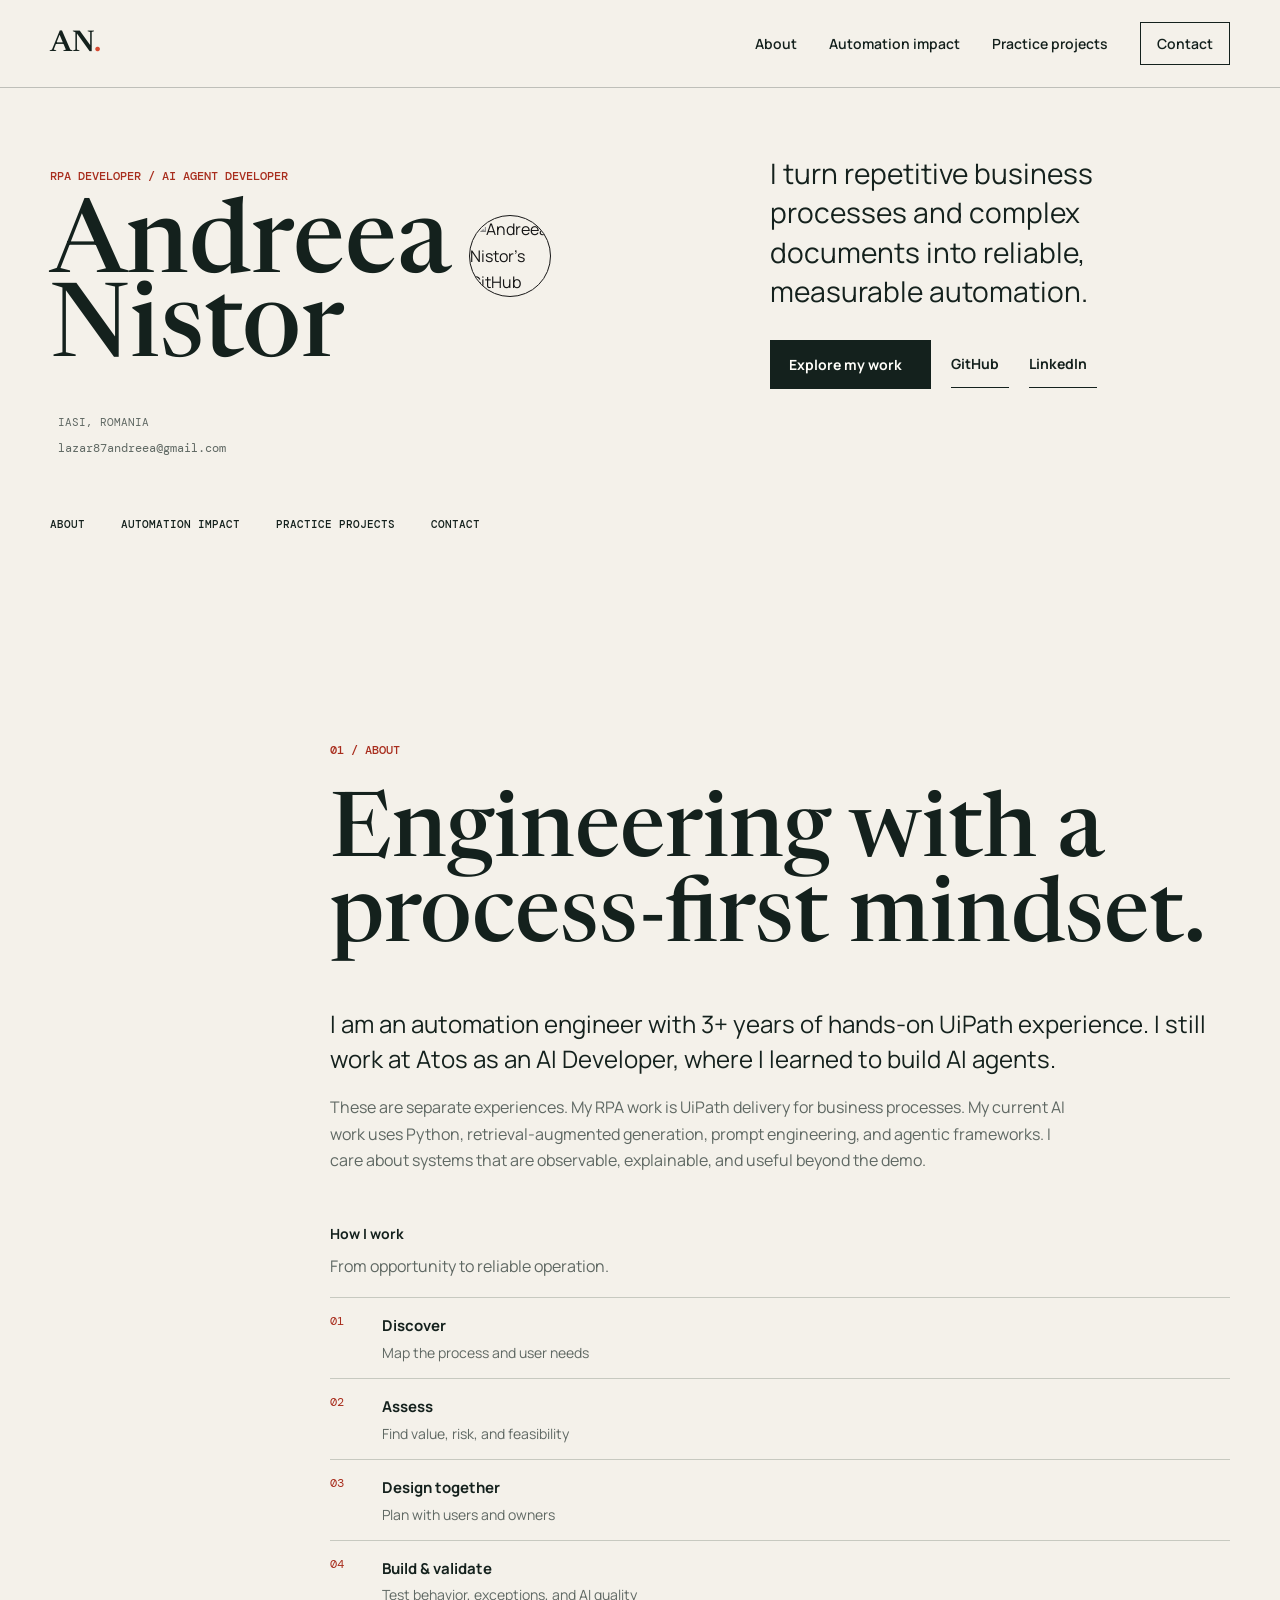
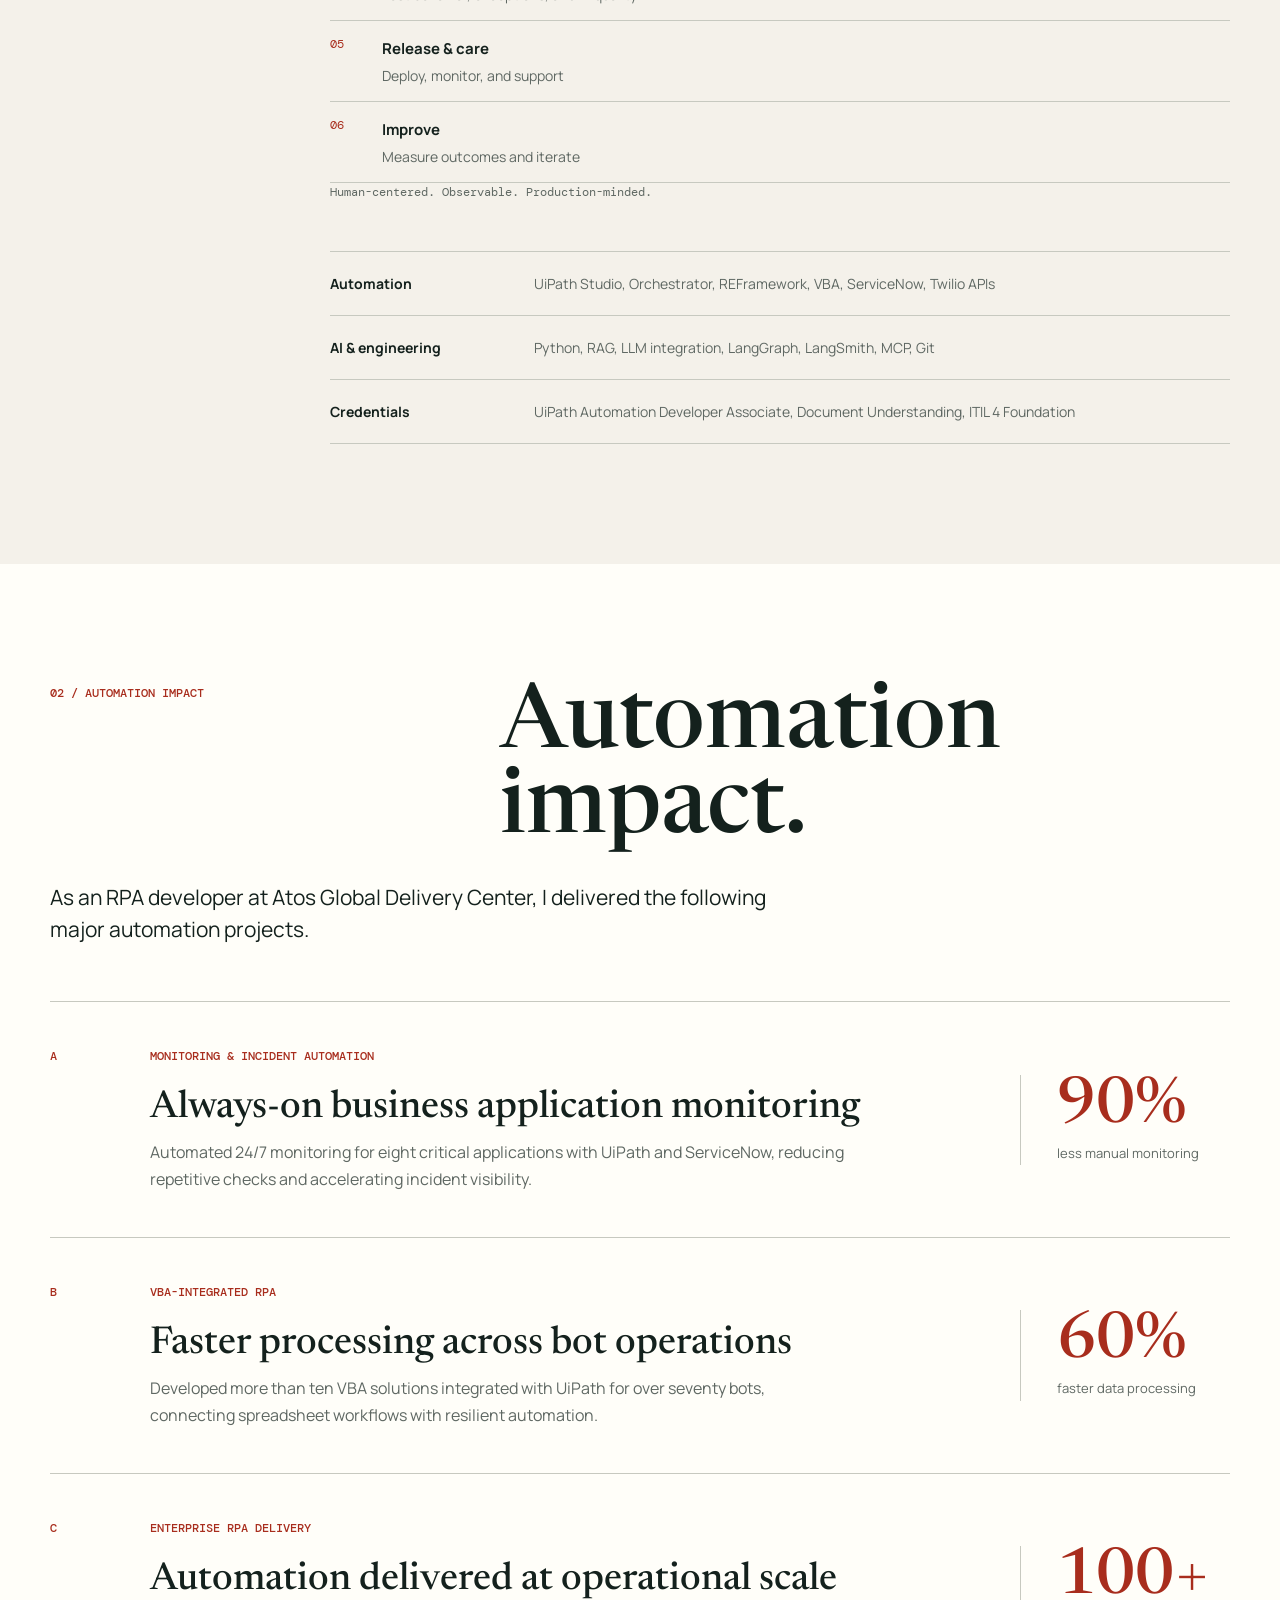
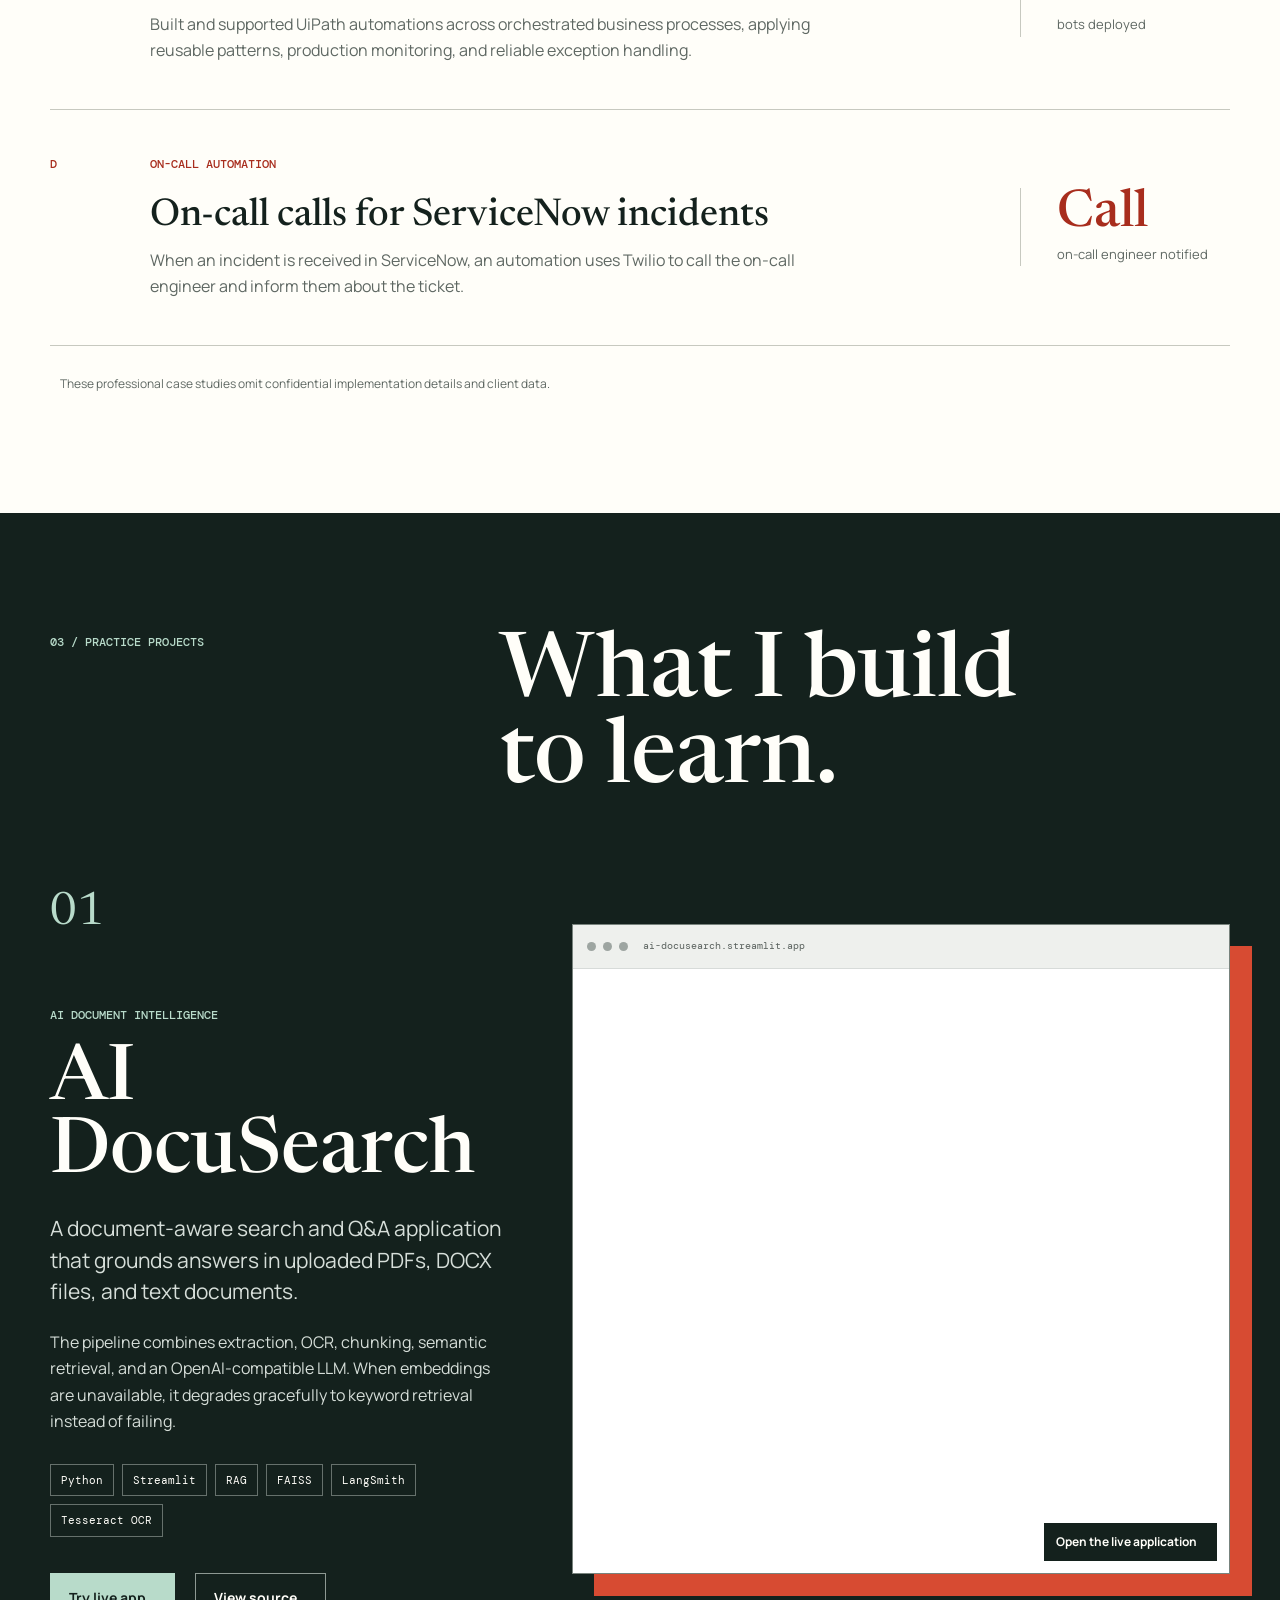
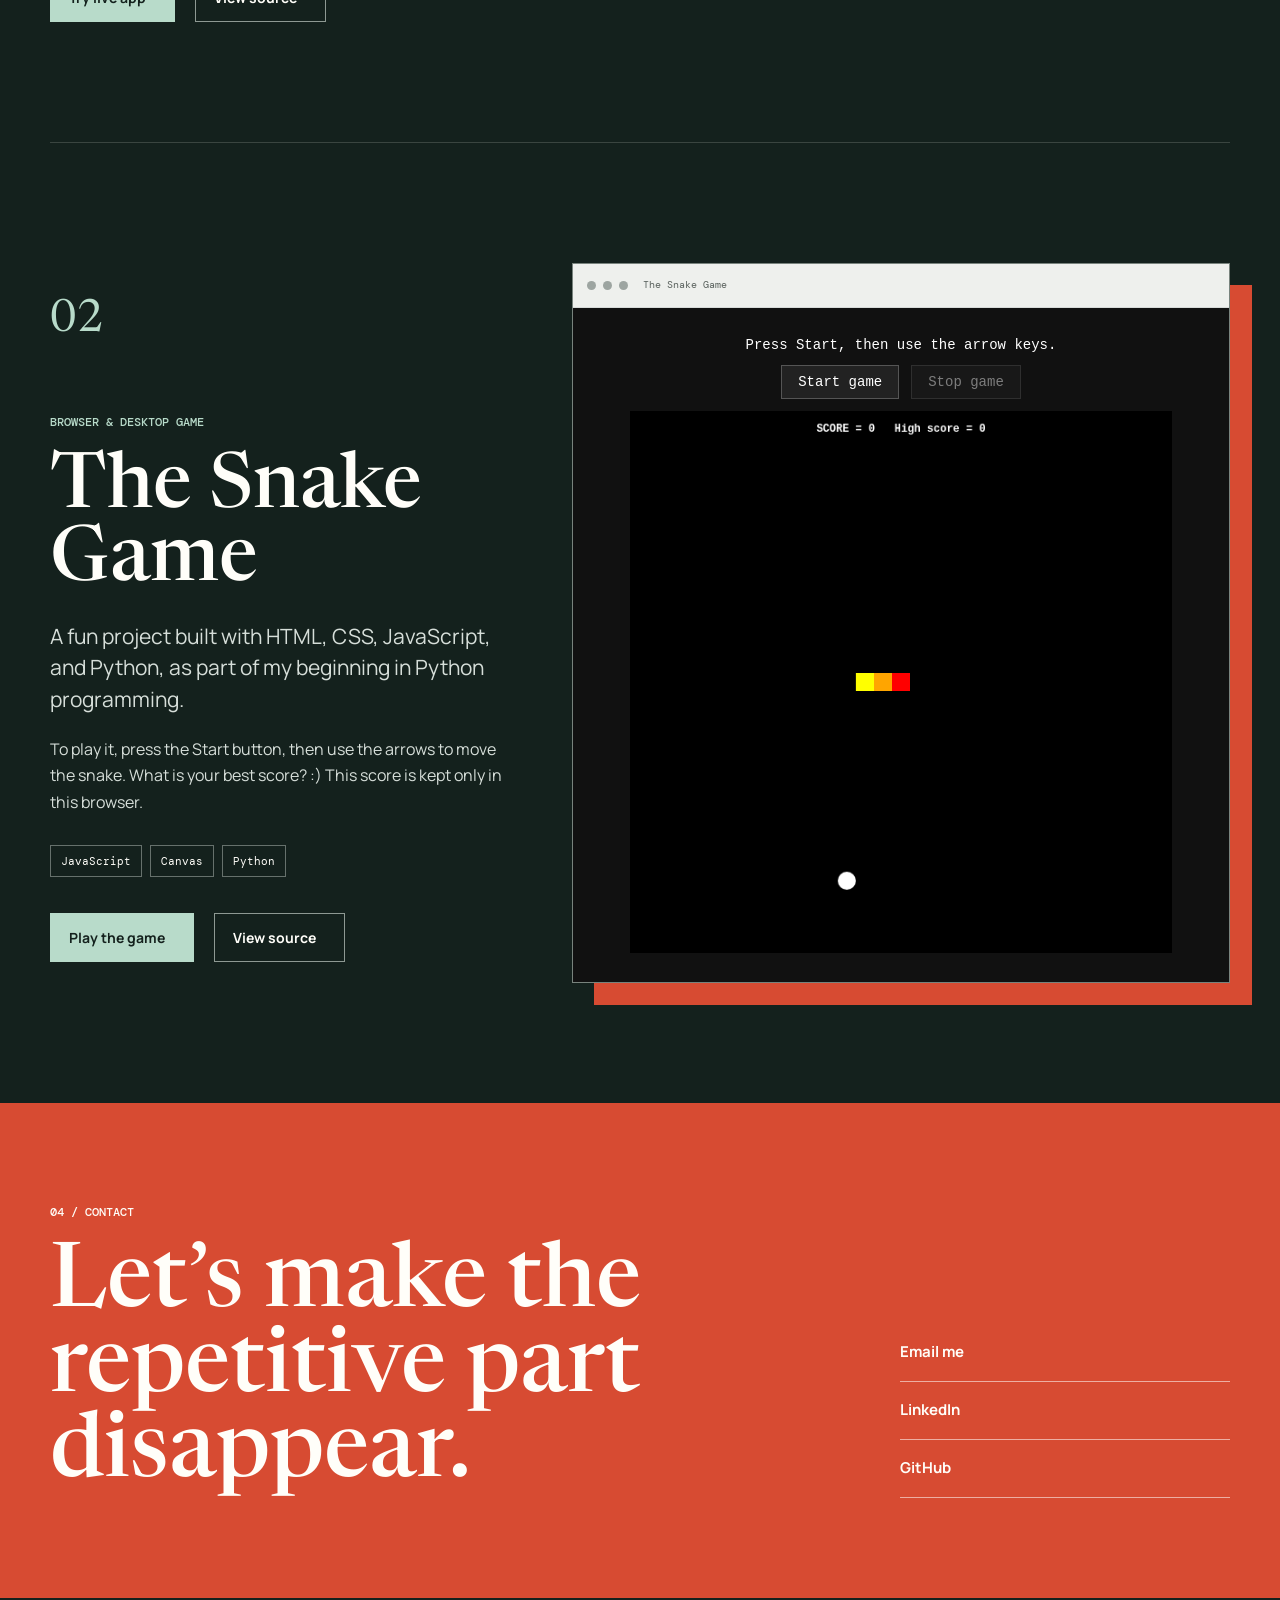
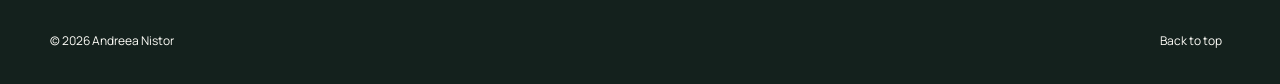
==== commit 50d16036: "Place the introduction and links beside the name. Restore the chapter links so each one jumps to its" ====
--- a/index.html
+++ b/index.html
@@ -27,8 +27,8 @@
     </button>
     <nav id="site-nav" class="site-nav" aria-label="Primary navigation">
       <a href="#about">About</a>
-      <a href="#experience">Experience</a>
-      <a href="#work">Projects</a>
+      <a href="#experience">Automation impact</a>
+      <a href="#work">Practice projects</a>
       <a class="nav-contact" href="#contact">Contact</a>
     </nav>
   </header>
@@ -36,27 +36,35 @@
   <main id="main-content">
     <section id="top" class="hero" aria-labelledby="hero-title">
       <div class="hero-copy">
-        <p class="eyebrow">RPA developer / AI agent developer</p>
-        <div class="hero-identity">
-          <h1 id="hero-title">Andreea<br>Nistor</h1>
-          <img class="hero-avatar" src="https://avatars.githubusercontent.com/u/240137034?v=4" alt="Andreea Nistor's GitHub profile image" width="112" height="112">
+        <div class="hero-heading">
+          <div>
+            <p class="eyebrow">RPA developer / AI agent developer</p>
+            <div class="hero-identity">
+              <h1 id="hero-title">Andreea<br>Nistor</h1>
+              <img class="hero-avatar" src="https://avatars.githubusercontent.com/u/240137034?v=4" alt="Andreea Nistor's GitHub profile image" width="112" height="112">
+            </div>
+          </div>
+          <div class="hero-aside">
+            <p class="hero-intro">I turn repetitive business processes and complex documents into reliable, measurable automation.</p>
+            <div class="hero-actions">
+              <a class="button button-primary" href="#work">Explore my work <i data-lucide="arrow-down-right" aria-hidden="true"></i></a>
+              <span class="hero-links">
+                <a class="text-link" href="https://github.com/andreea-nistor" target="_blank" rel="noreferrer">GitHub <i data-lucide="arrow-up-right" aria-hidden="true"></i></a>
+                <a class="text-link" href="https://www.linkedin.com/in/andreea-nistor-a1b03a148/" target="_blank" rel="noreferrer">LinkedIn <i data-lucide="arrow-up-right" aria-hidden="true"></i></a>
+              </span>
+            </div>
+          </div>
         </div>
         <p class="hero-location"><i data-lucide="map-pin" aria-hidden="true"></i> Iasi, Romania</p>
         <p class="hero-email"><i data-lucide="mail" aria-hidden="true"></i> <a href="mailto:lazar87andreea@gmail.com">lazar87andreea@gmail.com</a></p>
-        <p class="hero-intro">I turn repetitive business processes and complex documents into reliable, measurable automation.</p>
-        <div class="hero-actions">
-          <a class="button button-primary" href="#work">Explore my work <i data-lucide="arrow-down-right" aria-hidden="true"></i></a>
-          <span class="hero-links">
-            <a class="text-link" href="https://github.com/andreea-nistor" target="_blank" rel="noreferrer">GitHub <i data-lucide="arrow-up-right" aria-hidden="true"></i></a>
-            <a class="text-link" href="https://www.linkedin.com/in/andreea-nistor-a1b03a148/" target="_blank" rel="noreferrer">LinkedIn <i data-lucide="arrow-up-right" aria-hidden="true"></i></a>
-          </span>
-        </div>
-      </div>
-
-      <a class="scroll-cue" href="#about" aria-label="Scroll to about">
-        <span>About</span>
-        <i data-lucide="arrow-down" aria-hidden="true"></i>
-      </a>
+      </div>
+
+      <nav class="chapter-links" aria-label="Chapters">
+        <a href="#about">About <i data-lucide="arrow-down" aria-hidden="true"></i></a>
+        <a href="#experience">Automation impact <i data-lucide="arrow-down" aria-hidden="true"></i></a>
+        <a href="#work">Practice projects <i data-lucide="arrow-down" aria-hidden="true"></i></a>
+        <a href="#contact">Contact <i data-lucide="arrow-down" aria-hidden="true"></i></a>
+      </nav>
     </section>
 
     <section id="about" class="section about" aria-labelledby="about-title">
--- a/styles.css
+++ b/styles.css
@@ -62,15 +62,16 @@
 .site-header {
   position: absolute;
   top: 0;
-  left: 50%;
+  left: 0;
   z-index: 20;
-  width: var(--content);
+  width: 100%;
   height: 88px;
   display: flex;
   align-items: center;
   justify-content: space-between;
+  padding: 0 max(24px, calc((100vw - 1180px) / 2));
   border-bottom: 1px solid rgba(20, 33, 29, 0.24);
-  transform: translateX(-50%);
+  box-sizing: border-box;
 }
 
 .wordmark {
@@ -138,7 +139,32 @@
 }
 
 .hero-copy {
-  max-width: 760px;
+  max-width: none;
+}
+
+.hero-heading {
+  display: flex;
+  align-items: center;
+  justify-content: space-between;
+  gap: 48px;
+}
+
+.hero-aside {
+  max-width: 460px;
+  display: flex;
+  flex-direction: column;
+  align-items: flex-start;
+  gap: 28px;
+}
+
+.hero-aside .hero-intro {
+  margin: 0;
+}
+
+.hero-heading .hero-actions {
+  flex: 0 1 auto;
+  justify-content: flex-start;
+  margin-top: 0;
 }
 
 .eyebrow,
@@ -273,20 +299,32 @@
   border-bottom: 1px solid var(--ink);
 }
 
-.scroll-cue {
-  display: flex;
-  align-items: center;
-  gap: 14px;
-  width: fit-content;
+.chapter-links {
+  display: flex;
+  flex-wrap: wrap;
+  align-items: center;
+  gap: 28px;
   margin-top: 56px;
+}
+
+.chapter-links a {
+  display: inline-flex;
+  align-items: center;
+  gap: 8px;
   font-family: var(--mono);
   font-size: 11px;
+  font-weight: 500;
   text-decoration: none;
   text-transform: uppercase;
 }
 
-.scroll-cue svg {
+.chapter-links a:hover {
+  color: var(--signal-dark);
+}
+
+.chapter-links svg {
   width: 16px;
+  height: 16px;
 }
 
 .section {
@@ -721,6 +759,16 @@
     padding-top: 140px;
   }
 
+  .hero-heading {
+    flex-direction: column;
+    align-items: flex-start;
+    gap: 28px;
+  }
+
+  .hero-heading .hero-actions {
+    justify-content: flex-start;
+  }
+
   .section-heading,
   .featured-project,
   .about,
@@ -758,6 +806,7 @@
 
   .site-header {
     height: 72px;
+    padding: 0 16px;
   }
 
   .menu-button {
@@ -767,8 +816,8 @@
   .site-nav {
     position: fixed;
     top: 72px;
-    left: -16px;
-    width: calc(100% + 32px);
+    left: 0;
+    width: 100%;
     height: calc(100svh - 72px);
     padding: 40px 24px;
     display: none;
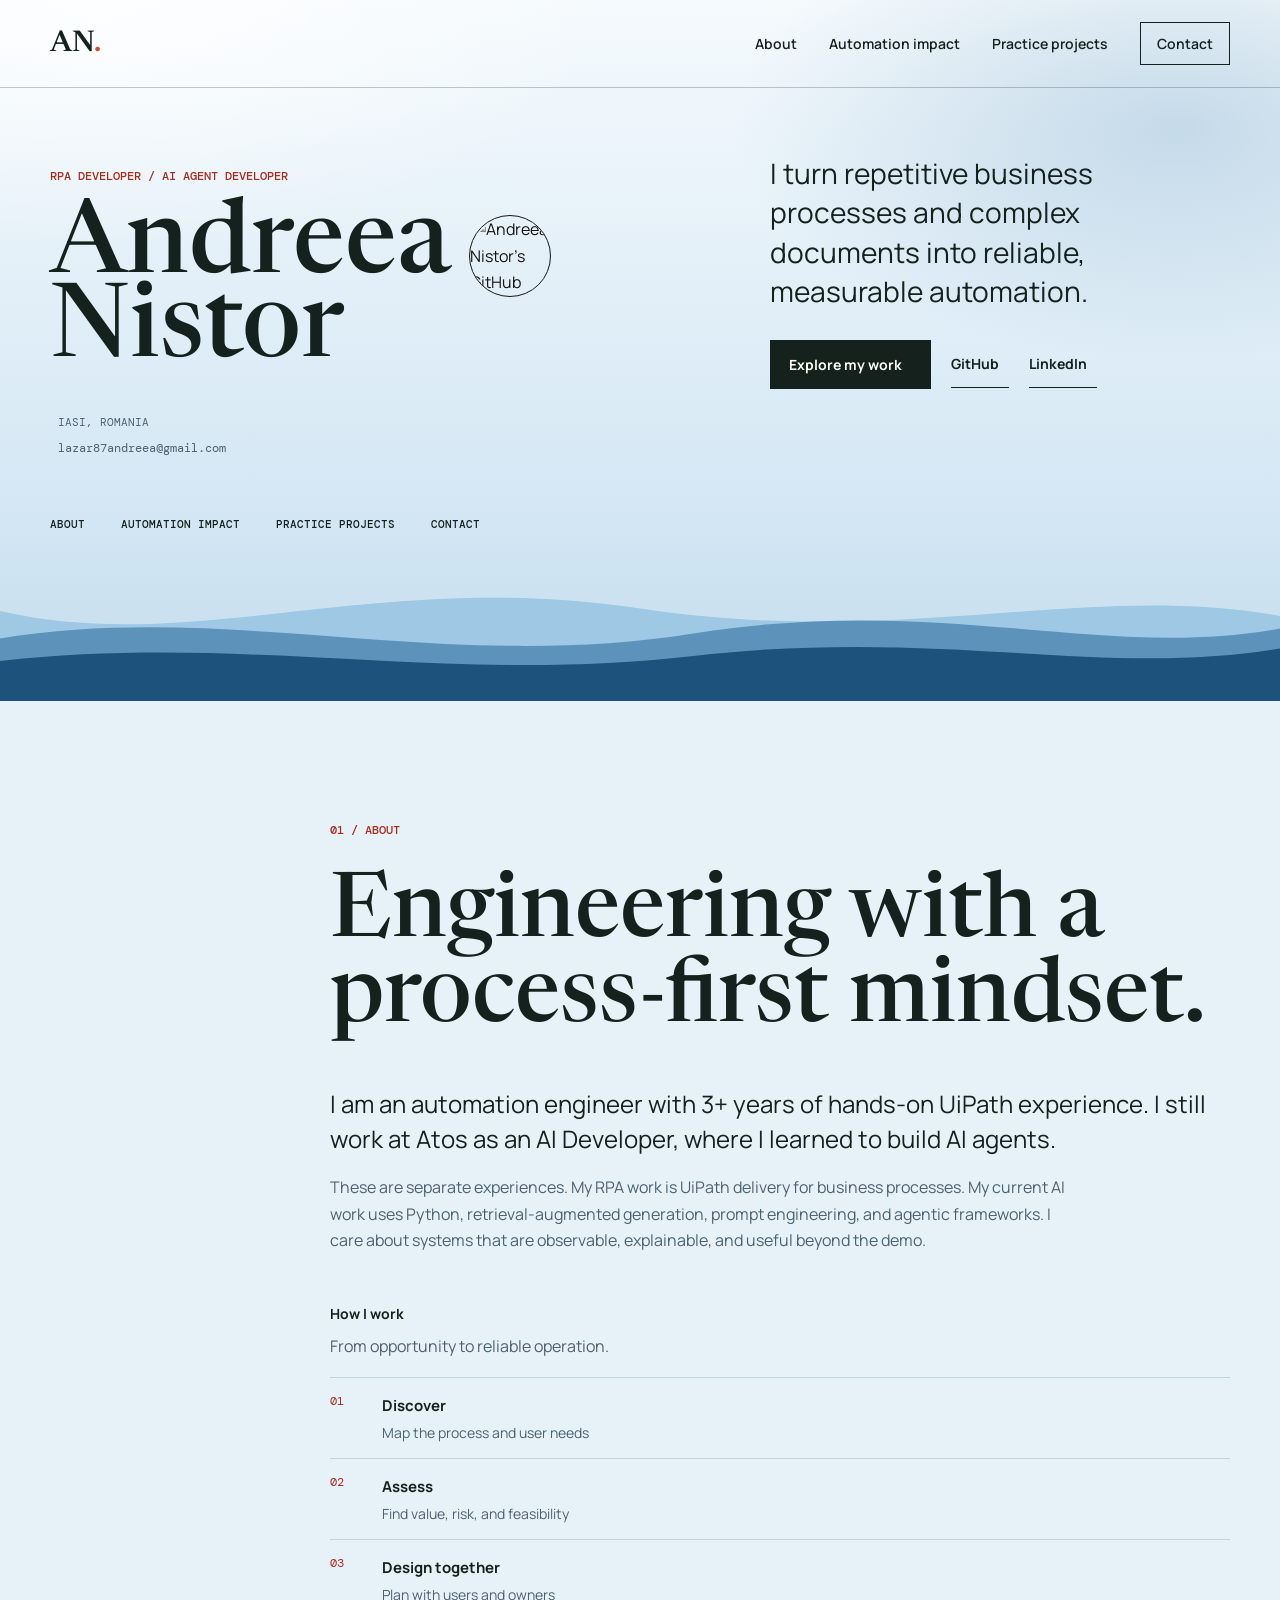
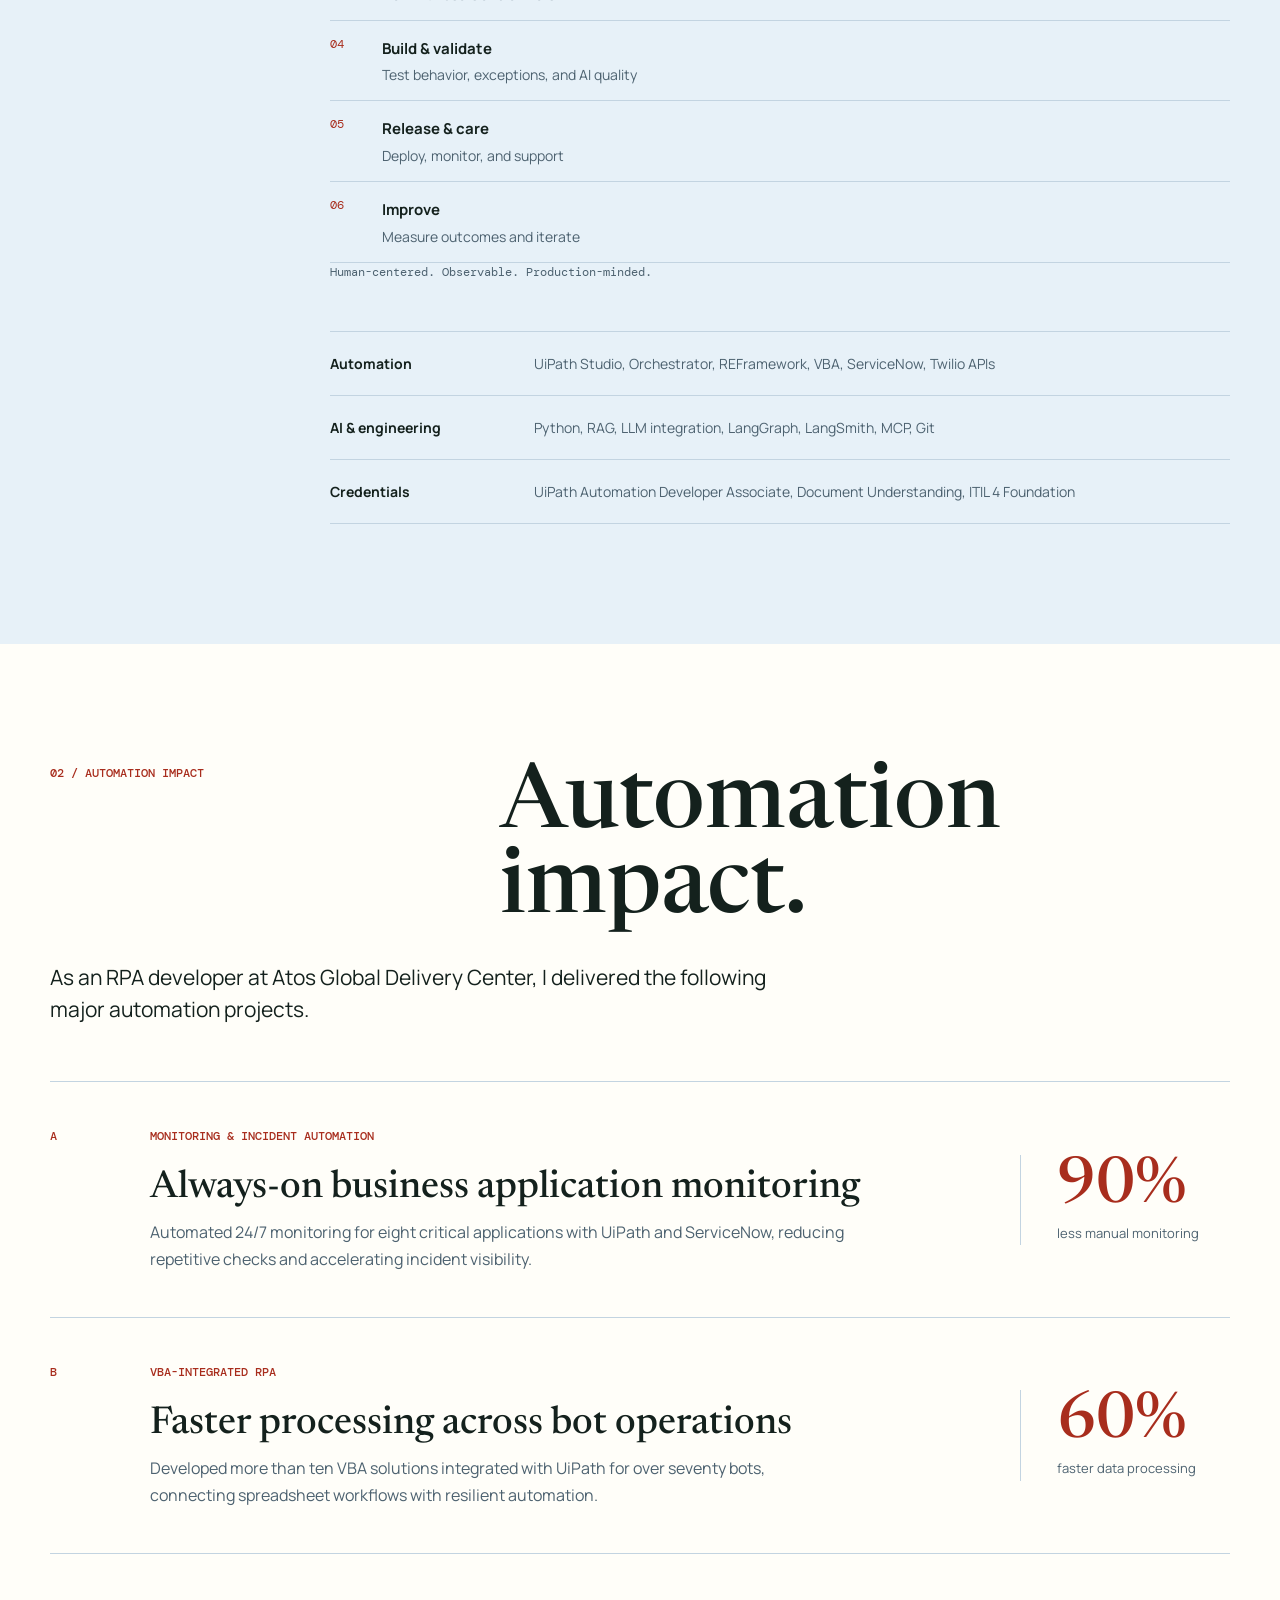
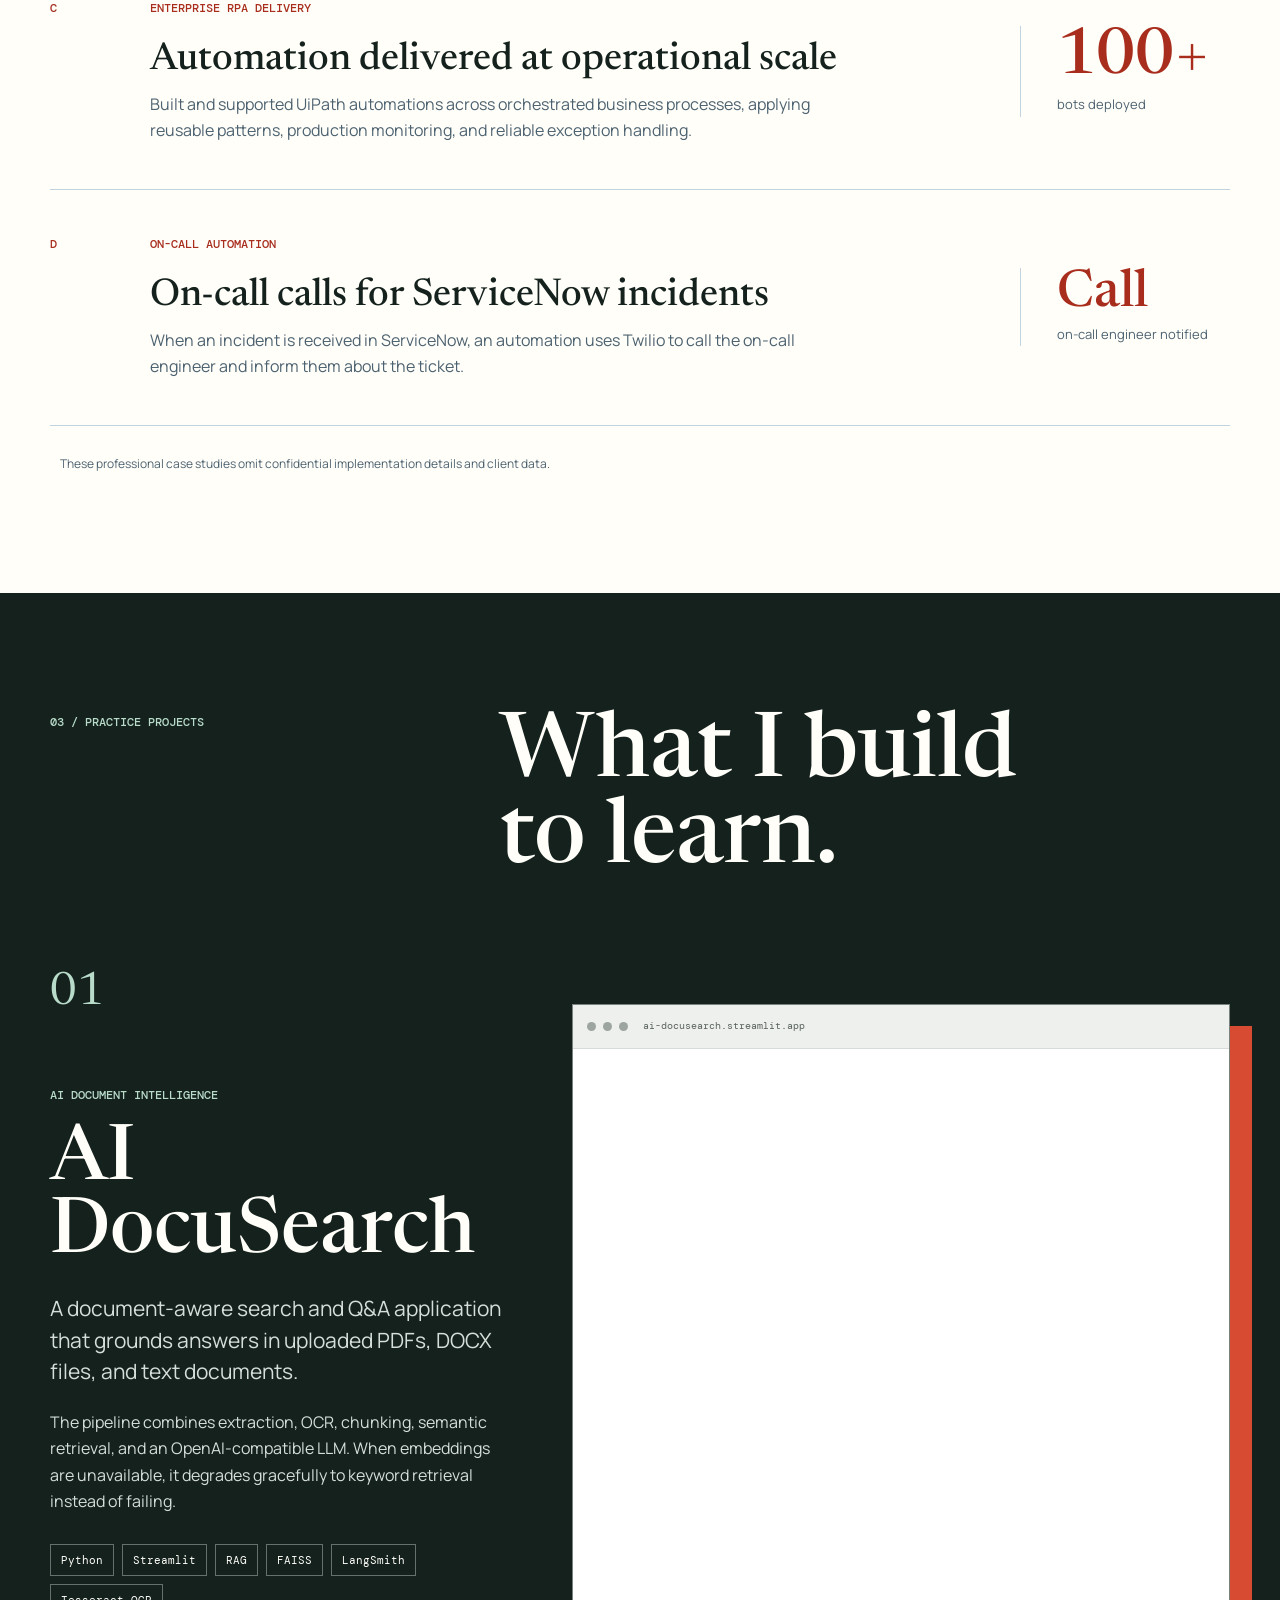
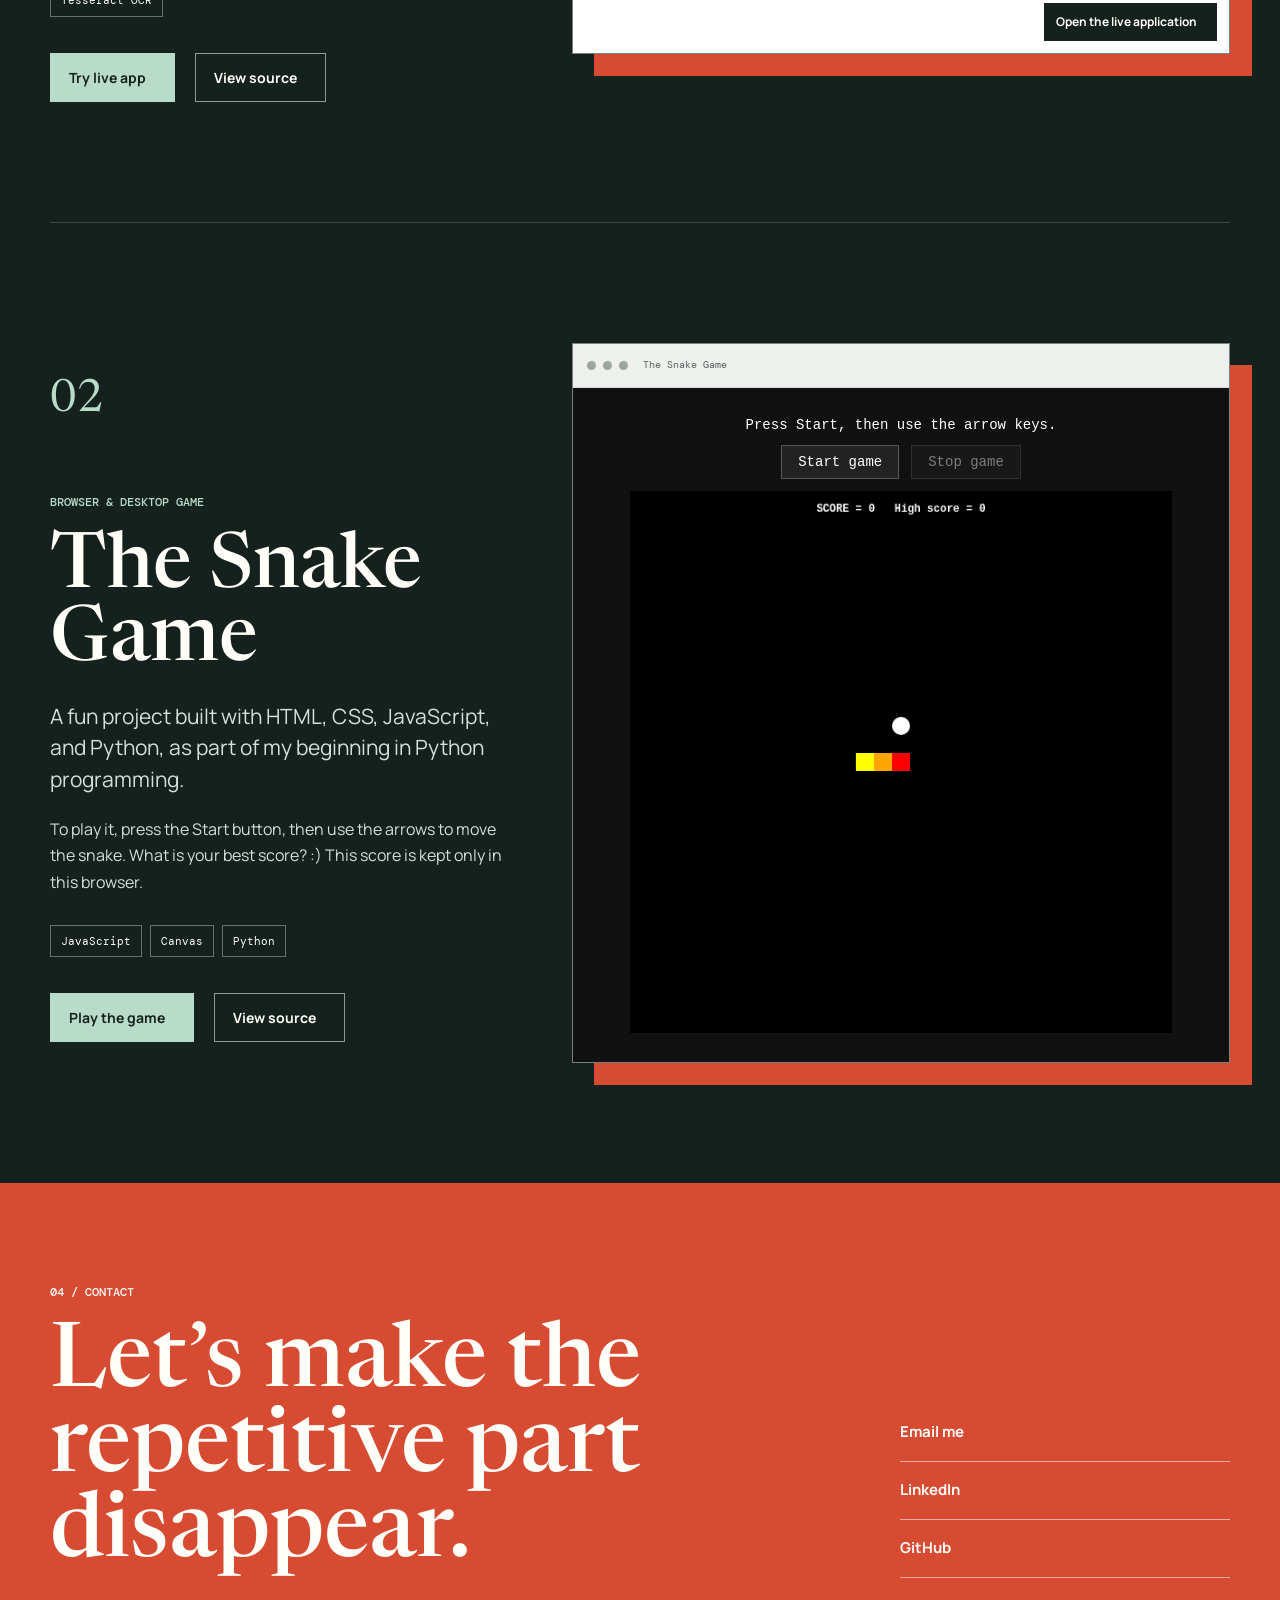
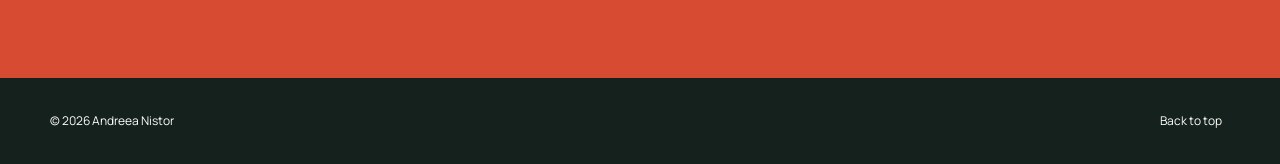
==== commit 819f6956: "Improvements" ====
--- a/index.html
+++ b/index.html
@@ -4,7 +4,7 @@
   <meta charset="utf-8">
   <meta name="viewport" content="width=device-width, initial-scale=1">
   <meta name="description" content="Andreea Nistor builds reliable RPA workflows and practical AI agents for document automation.">
-  <meta name="theme-color" content="#f4f1ea">
+  <meta name="theme-color" content="#d7e8f4">
   <meta property="og:title" content="Andreea Nistor | RPA & AI Agent Developer">
   <meta property="og:description" content="Automation engineering, AI agents, and practical document intelligence.">
   <meta property="og:type" content="website">
@@ -65,6 +65,13 @@
         <a href="#work">Practice projects <i data-lucide="arrow-down" aria-hidden="true"></i></a>
         <a href="#contact">Contact <i data-lucide="arrow-down" aria-hidden="true"></i></a>
       </nav>
+      <div class="hero-waves" aria-hidden="true">
+        <svg viewBox="0 0 1440 240" preserveAspectRatio="none">
+          <path fill="#9ec8e4" d="M0,96 C220,168 420,28 720,92 C1020,156 1220,48 1440,104 L1440,240 L0,240 Z"></path>
+          <path fill="#5d93bb" d="M0,140 C260,80 500,196 780,132 C1060,68 1240,176 1440,124 L1440,240 L0,240 Z"></path>
+          <path fill="#1d527c" d="M0,176 C280,132 500,214 780,168 C1060,122 1240,204 1440,156 L1440,240 L0,240 Z"></path>
+        </svg>
+      </div>
     </section>
 
     <section id="about" class="section about" aria-labelledby="about-title">
--- a/styles.css
+++ b/styles.css
@@ -1,9 +1,9 @@
 :root {
-  --paper: #f4f1ea;
-  --paper-deep: #e8e3d9;
+  --paper: #e7f1f8;
+  --paper-deep: #d5e5f1;
   --ink: #14211d;
-  --muted: #5f6863;
-  --line: #c7c9c0;
+  --muted: #4d6270;
+  --line: #c3d4e1;
   --signal: #d74b32;
   --signal-dark: #a82d1d;
   --mint: #b8dbca;
@@ -135,7 +135,34 @@
 
 .hero {
   position: relative;
-  padding: 154px max(24px, calc((100vw - 1180px) / 2)) 88px;
+  overflow: hidden;
+  padding: 154px max(24px, calc((100vw - 1180px) / 2)) 168px;
+  background:
+    radial-gradient(880px 420px at 8% 0%, rgba(255, 255, 255, 0.85), transparent 58%),
+    radial-gradient(720px 380px at 92% 18%, rgba(93, 147, 187, 0.28), transparent 62%),
+    linear-gradient(180deg, #f5fafd 0%, #d4e7f4 72%, #c3dced 100%);
+}
+
+.hero-copy,
+.chapter-links {
+  position: relative;
+  z-index: 1;
+}
+
+.hero-waves {
+  position: absolute;
+  left: 0;
+  right: 0;
+  bottom: 0;
+  height: 150px;
+  line-height: 0;
+  pointer-events: none;
+}
+
+.hero-waves svg {
+  display: block;
+  width: 100%;
+  height: 100%;
 }
 
 .hero-copy {
